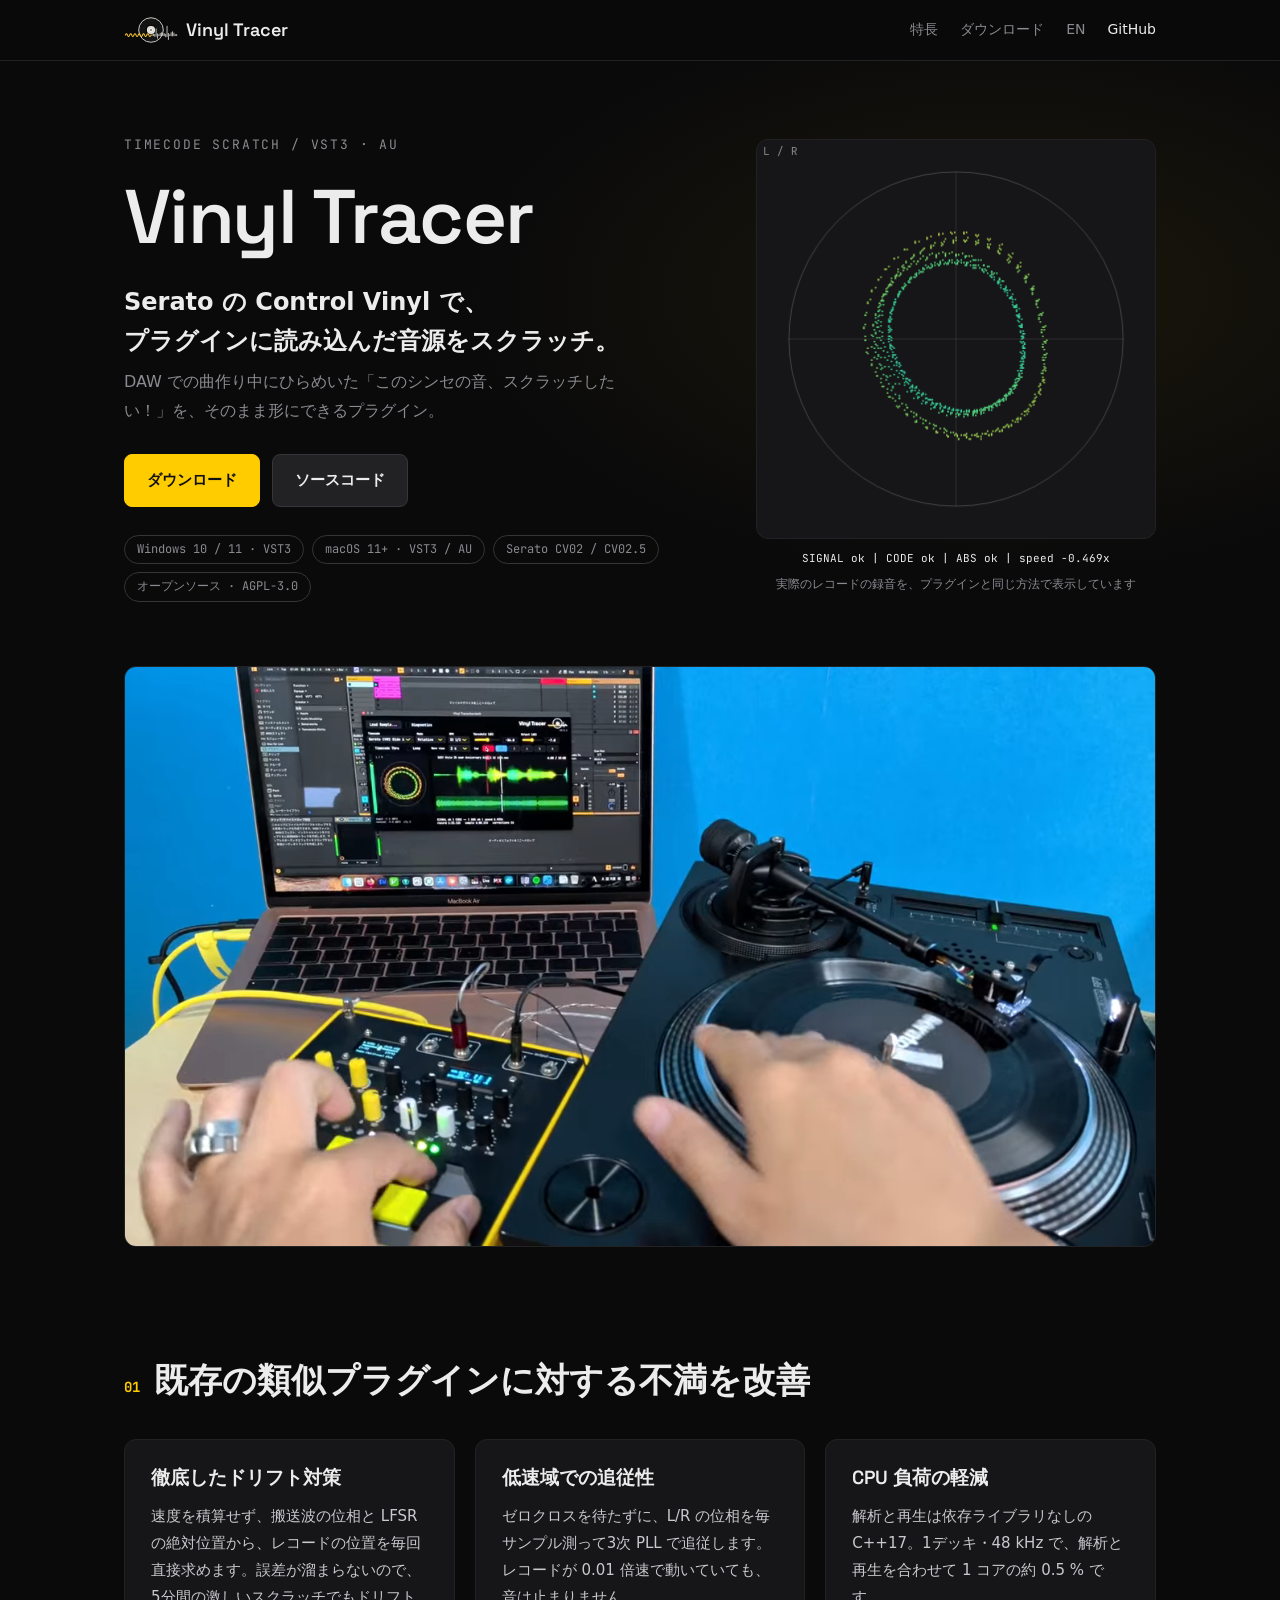
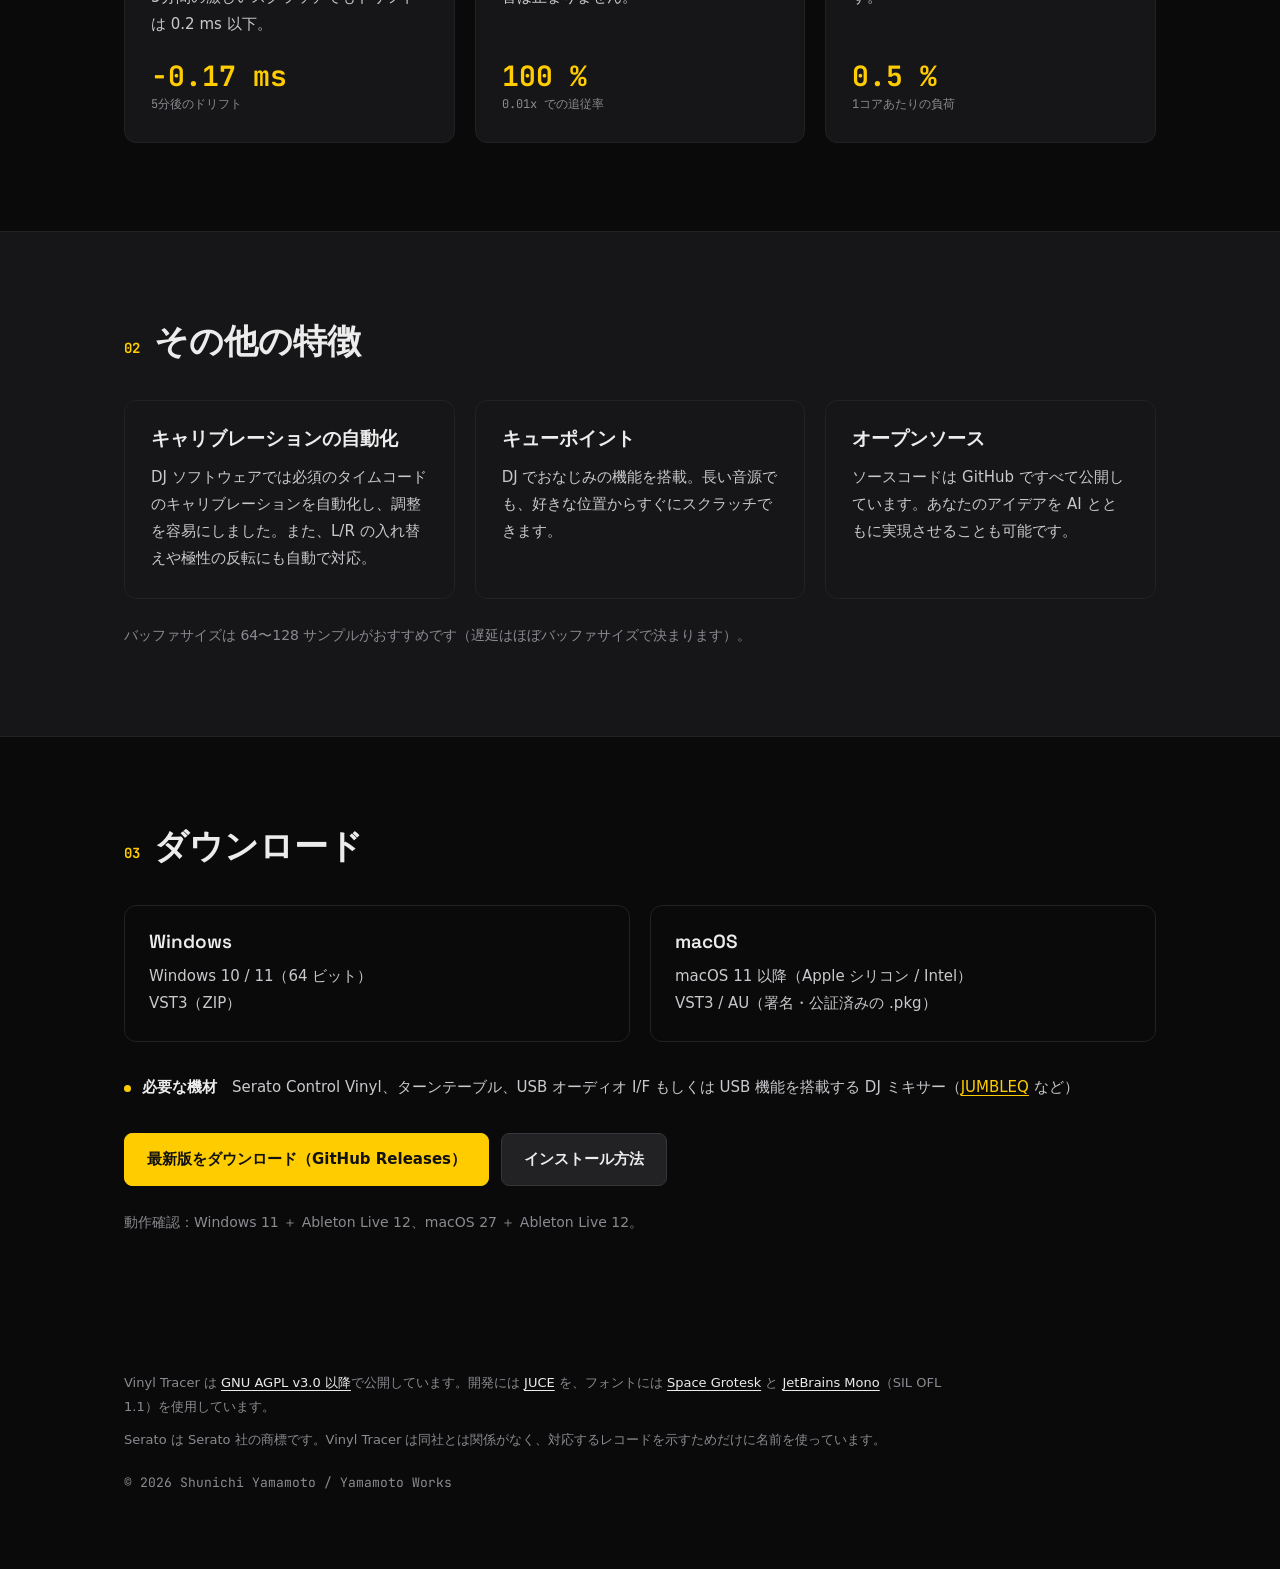
==== site/ja/index.html @ 1281f33e "紹介サイトのスクショを演奏動画のループに差し替える - 音なし・自動再生・ループの動画（WebM / MP4）とポスター画像を追加 - 動きを減らす設定では、動画を再生せず静止画を表示する  Co-A" ====
<!doctype html>
<html lang="ja">
<head>
<meta charset="utf-8">
<meta name="viewport" content="width=device-width, initial-scale=1">
<title>Vinyl Tracer</title>
<meta name="description" content="Serato の Control Vinyl（CV02 / CV02.5）で、プラグインに読み込んだ音源をスクラッチする VST3 / AU プラグイン。">
<meta property="og:title" content="Vinyl Tracer">
<meta property="og:description" content="Serato の Control Vinyl で、プラグインに読み込んだ音源をスクラッチ。VST3 / AU（Windows・macOS）。">
<meta property="og:type" content="website">
<meta name="theme-color" content="#0a0a0b">
<link rel="icon" href="../assets/vinyl-tracer-favicon.svg" type="image/svg+xml">
<link rel="alternate" hreflang="ja" href="https://vinyl-tracer.jumbleq.io/ja/">
<link rel="alternate" hreflang="en" href="https://vinyl-tracer.jumbleq.io/">
<link rel="alternate" hreflang="x-default" href="https://vinyl-tracer.jumbleq.io/">
<link rel="stylesheet" href="../style.css">
</head>
<body>

<header class="nav">
  <div class="wrap nav-inner">
    <a class="brand" href="#top"><img src="../assets/vinyl-tracer-mark-dark.svg" alt="" width="54" height="34">Vinyl Tracer</a>
    <nav>
      <a href="#features">特長</a>
      <a href="#download">ダウンロード</a>
      <a href="../" class="lang" lang="en" hreflang="en">EN</a>
      <a href="https://github.com/yamamo2shun1/vinyl-tracer" class="gh">GitHub</a>
    </nav>
  </div>
</header>

<main id="top">

<section class="hero">
  <div class="wrap hero-inner">
    <div class="hero-text">
      <p class="eyebrow">TIMECODE SCRATCH / VST3 · AU</p>
      <h1>Vinyl Tracer</h1>
      <p class="lead">Serato の Control Vinyl で、<br class="sp-hide">プラグインに読み込んだ音源をスクラッチ。</p>
      <p class="sub">DAW での曲作り中にひらめいた「このシンセの音、スクラッチしたい！」を、そのまま形にできるプラグイン。</p>
      <div class="cta">
        <a class="btn primary" href="https://github.com/yamamo2shun1/vinyl-tracer/releases/latest">ダウンロード</a>
        <a class="btn" href="https://github.com/yamamo2shun1/vinyl-tracer">ソースコード</a>
      </div>
      <ul class="tags">
        <li>Windows 10 / 11 · VST3</li>
        <li>macOS 11+ · VST3 / AU</li>
        <li>Serato CV02 / CV02.5</li>
        <li>オープンソース · AGPL-3.0</li>
      </ul>
    </div>
    <figure class="scope">
      <canvas id="scope" width="360" height="360" aria-hidden="true"></canvas>
      <div class="scope-status" id="scope-status" aria-hidden="true">SIGNAL -- | CODE -- | ABS -- | speed 0.000x</div>
      <figcaption>実際のレコードの録音を、プラグインと同じ方法で表示しています</figcaption>
    </figure>
  </div>
</section>

<section class="shot">
  <div class="wrap">
    <figure>
      <video id="demo" autoplay muted loop playsinline preload="auto" poster="../assets/demo-poster.jpg" aria-label="Serato Control Vinyl でスクラッチし、Ableton Live 上の Vinyl Tracer がレコードに追従している様子。">
        <source src="../assets/demo.webm" type="video/webm">
        <source src="../assets/demo.mp4" type="video/mp4">
      </video>
    </figure>
  </div>
</section>

<section id="features" class="section">
  <div class="wrap">
    <h2><span class="num">01</span>既存の類似プラグインに対する不満を改善</h2>
    <div class="cards">
      <article class="card">
        <h3>徹底したドリフト対策</h3>
        <p>速度を積算せず、搬送波の位相と LFSR の絶対位置から、レコードの位置を毎回直接求めます。誤差が溜まらないので、5分間の激しいスクラッチでもドリフトは 0.2 ms 以下。</p>
        <p class="metric"><b>−0.17 ms</b> 5分後のドリフト</p>
      </article>
      <article class="card">
        <h3>低速域での追従性</h3>
        <p>ゼロクロスを待たずに、L/R の位相を毎サンプル測って3次 PLL で追従します。レコードが 0.01 倍速で動いていても、音は止まりません。</p>
        <p class="metric"><b>100 %</b> 0.01x での追従率</p>
      </article>
      <article class="card">
        <h3>CPU 負荷の軽減</h3>
        <p>解析と再生は依存ライブラリなしの C++17。1デッキ・48 kHz で、解析と再生を合わせて 1 コアの約 0.5 % です。</p>
        <p class="metric"><b>0.5 %</b> 1コアあたりの負荷</p>
      </article>
    </div>
  </div>
</section>

<section id="more" class="section alt">
  <div class="wrap">
    <h2><span class="num">02</span>その他の特徴</h2>
    <div class="cards">
      <article class="card">
        <h3>キャリブレーションの自動化</h3>
        <p>DJ ソフトウェアでは必須のタイムコードのキャリブレーションを自動化し、調整を容易にしました。また、L/R の入れ替えや極性の反転にも自動で対応。</p>
      </article>
      <article class="card">
        <h3>キューポイント</h3>
        <p>DJ でおなじみの機能を搭載。長い音源でも、好きな位置からすぐにスクラッチできます。</p>
      </article>
      <article class="card">
        <h3>オープンソース</h3>
        <p>ソースコードは GitHub ですべて公開しています。あなたのアイデアを AI とともに実現させることも可能です。</p>
      </article>
    </div>
    <p class="note">バッファサイズは 64〜128 サンプルがおすすめです（遅延はほぼバッファサイズで決まります）。</p>
  </div>
</section>

<section id="download" class="section">
  <div class="wrap">
    <h2><span class="num">03</span>ダウンロード</h2>
    <div class="dl">
      <div class="dl-item">
        <h3>Windows</h3>
        <p>Windows 10 / 11（64 ビット）<br>VST3（ZIP）</p>
      </div>
      <div class="dl-item">
        <h3>macOS</h3>
        <p>macOS 11 以降（Apple シリコン / Intel）<br>VST3 / AU（署名・公証済みの .pkg）</p>
      </div>
    </div>
    <p class="req"><b>必要な機材</b>　Serato Control Vinyl、ターンテーブル、USB オーディオ I/F もしくは USB 機能を搭載する DJ ミキサー（<a href="https://jumbleq.io/">JUMBLEQ</a> など）</p>
    <div class="cta">
      <a class="btn primary" href="https://github.com/yamamo2shun1/vinyl-tracer/releases/latest">最新版をダウンロード（GitHub Releases）</a>
      <a class="btn" href="https://github.com/yamamo2shun1/vinyl-tracer/blob/main/INSTALL_ja.md">インストール方法</a>
    </div>
    <p class="note">動作確認：Windows 11 ＋ Ableton Live 12、macOS 27 ＋ Ableton Live 12。</p>
  </div>
</section>

</main>

<footer class="footer">
  <div class="wrap">
    <p>Vinyl Tracer は <a href="https://github.com/yamamo2shun1/vinyl-tracer/blob/main/LICENSE.md">GNU AGPL v3.0 以降</a>で公開しています。開発には <a href="https://juce.com/">JUCE</a> を、フォントには <a href="https://github.com/floriankarsten/space-grotesk">Space Grotesk</a> と <a href="https://github.com/JetBrains/JetBrainsMono">JetBrains Mono</a>（SIL OFL 1.1）を使用しています。</p>
    <p>Serato は Serato 社の商標です。Vinyl Tracer は同社とは関係がなく、対応するレコードを示すためだけに名前を使っています。</p>
    <p class="copy">© 2026 Shunichi Yamamoto / Yamamoto Works</p>
  </div>
</footer>

<script>
  // Respect "reduce motion": keep the demo video on its poster frame.
  if (window.matchMedia("(prefers-reduced-motion: reduce)").matches) {
    const v = document.getElementById("demo");
    if (v) { v.removeAttribute("autoplay"); v.pause(); }
  }
</script>
<script src="../scope.js"></script>
</body>
</html>
---- site/style.css ----
@font-face { font-family: "Space Grotesk"; src: url("assets/fonts/SpaceGrotesk-SemiBold.ttf") format("truetype"); font-weight: 600; font-display: swap; }
@font-face { font-family: "JetBrains Mono"; src: url("assets/fonts/JetBrainsMono-Regular.ttf") format("truetype"); font-weight: 400; font-display: swap; }
@font-face { font-family: "JetBrains Mono"; src: url("assets/fonts/JetBrainsMono-Bold.ttf") format("truetype"); font-weight: 700; font-display: swap; }

/* Colours follow the plugin editor (plugin/PluginEditor.cpp). */
:root {
  --bg: #0a0a0b;
  --panel: #161618;
  --raised: #222225;
  --outline: #35353a;
  --accent: #ffcc00;
  --text: #ececec;
  --dim: #8a8a90;
  --ok: #3ddc97;
  --head: "Space Grotesk", "Hiragino Sans", "Yu Gothic UI", "Noto Sans JP", sans-serif;
  --body: "Hiragino Sans", "Hiragino Kaku Gothic ProN", "Yu Gothic UI", "Meiryo", "Noto Sans JP", system-ui, sans-serif;
  --mono: "JetBrains Mono", ui-monospace, "SFMono-Regular", Consolas, monospace;
}

* { box-sizing: border-box; }
html { scroll-behavior: smooth; scroll-padding-top: 72px; }
body { margin: 0; background: var(--bg); color: var(--text); font-family: var(--body); font-size: 16px; line-height: 1.8; -webkit-font-smoothing: antialiased; }
a { color: var(--accent); text-underline-offset: 3px; }
code { font-family: var(--mono); font-size: .88em; background: var(--raised); border: 1px solid var(--outline); border-radius: 4px; padding: .05em .4em; }
h1, h2, h3 { font-family: var(--head); font-weight: 600; line-height: 1.3; margin: 0; }
img { max-width: 100%; height: auto; }

.wrap { max-width: 1080px; margin: 0 auto; padding: 0 24px; }

/* Nav */
.nav { position: sticky; top: 0; z-index: 10; background: rgba(10,10,11,.85); backdrop-filter: blur(10px); border-bottom: 1px solid var(--raised); }
.nav-inner { display: flex; align-items: center; justify-content: space-between; height: 60px; gap: 16px; }
.brand { display: flex; align-items: center; gap: 8px; color: var(--text); text-decoration: none; font-family: var(--head); font-weight: 600; font-size: 18px; white-space: nowrap; }
.brand img { display: block; }
.nav nav { display: flex; gap: 22px; font-size: 14px; }
.nav nav a { color: var(--dim); text-decoration: none; }
.nav nav a:hover { color: var(--text); }
.nav nav a.gh { color: var(--text); }

/* Hero */
.hero { padding: 72px 0 40px; background: radial-gradient(ellipse 60% 70% at 78% 40%, rgba(255,204,0,.07), transparent 70%); }
.hero-inner { display: grid; grid-template-columns: 1.2fr 1fr; gap: 48px; align-items: center; }
.eyebrow { font-family: var(--mono); font-size: 13px; letter-spacing: .14em; color: var(--dim); margin: 0 0 12px; }
.hero h1 { font-size: clamp(44px, 7vw, 76px); letter-spacing: -.02em; }
.lead { font-size: clamp(19px, 2.4vw, 24px); font-weight: 700; margin: 16px 0 8px; line-height: 1.6; }
.sub { color: var(--dim); margin: 0 0 28px; }
.cta { display: flex; flex-wrap: wrap; gap: 12px; }
.btn { display: inline-block; padding: 12px 22px; border-radius: 8px; border: 1px solid var(--outline); background: var(--raised); color: var(--text); text-decoration: none; font-weight: 700; font-size: 15px; transition: border-color .15s, transform .15s; }
.btn:hover { border-color: var(--dim); transform: translateY(-1px); }
.btn.primary { background: var(--accent); border-color: var(--accent); color: #111; }
.btn.primary:hover { border-color: #fff; }
.tags { list-style: none; display: flex; flex-wrap: wrap; gap: 8px; padding: 0; margin: 28px 0 0; }
.tags li { font-family: var(--mono); font-size: 12px; color: var(--dim); border: 1px solid var(--outline); border-radius: 999px; padding: 3px 12px; }

.scope { margin: 0; max-width: 400px; justify-self: end; width: 100%; }
.scope canvas { display: block; width: 100%; aspect-ratio: 1; background: var(--panel); border: 1px solid var(--raised); border-radius: 12px; }
.scope-status { font-family: var(--mono); font-size: 11px; color: var(--text); padding-top: 10px; text-align: center; white-space: pre; font-variant-numeric: tabular-nums; }
.scope figcaption { font-size: 12px; color: var(--dim); text-align: center; margin-top: 6px; }

/* Screenshot */
.shot { padding: 24px 0 24px; }
.shot figure { margin: 0; border: 1px solid var(--raised); border-radius: 12px; overflow: hidden; background: var(--panel); }
.shot img, .shot video { display: block; width: 100%; height: auto; aspect-ratio: 16 / 9; }

/* Sections */
.section { padding: 88px 0; }
.section.alt { background: var(--panel); border-top: 1px solid var(--raised); border-bottom: 1px solid var(--raised); }
.section h2 { font-size: clamp(24px, 3.2vw, 34px); margin-bottom: 36px; display: flex; gap: 14px; align-items: baseline; }
.num { font-family: var(--mono); font-size: 14px; color: var(--accent); font-weight: 700; flex: none; }
.note { color: var(--dim); font-size: 14px; margin: 24px 0 0; }

.cards { display: grid; grid-template-columns: repeat(3, 1fr); gap: 20px; }
.card { background: var(--panel); border: 1px solid var(--raised); border-radius: 12px; padding: 26px; display: flex; flex-direction: column; }
.card h3 { font-size: 19px; margin-bottom: 12px; }
.card p { margin: 0; color: #c9c9cd; font-size: 15px; }
.card .metric { margin-top: auto; padding-top: 20px; font-family: var(--mono); font-size: 12px; color: var(--dim); }
.metric b { display: block; font-size: 28px; color: var(--accent); font-weight: 700; line-height: 1.3; }




.dl { display: grid; grid-template-columns: repeat(2, 1fr); gap: 20px; margin-bottom: 32px; }
.dl-item { background: var(--bg); border: 1px solid var(--raised); border-radius: 12px; padding: 24px; }
.dl-item h3 { font-size: 19px; margin-bottom: 8px; }
.dl-item p { margin: 0; color: #c9c9cd; font-size: 15px; }
.req { position: relative; padding-left: 18px; margin: 0 0 32px; color: #c9c9cd; font-size: 15px; }
.req::before { content: ""; position: absolute; left: 0; top: .72em; width: 7px; height: 7px; border-radius: 50%; background: var(--accent); }
.req b { color: var(--text); }

.footer { padding: 48px 0 64px; color: var(--dim); font-size: 13px; }
.footer p { margin: 0 0 10px; max-width: 820px; }
.footer a { color: var(--text); }
.copy { font-family: var(--mono); margin-top: 20px !important; }

@media (max-width: 900px) {
  .hero-inner { grid-template-columns: 1fr; }
  .scope { justify-self: center; max-width: 340px; }
  .cards, .dl { grid-template-columns: 1fr; }
}
@media (max-width: 640px) {
  .wrap { padding: 0 16px; }
  .nav nav a:not(.gh):not(.lang) { display: none; }
  .hero { padding: 48px 0 24px; }
  .section { padding: 64px 0; }
  .sp-hide { display: none; }
}
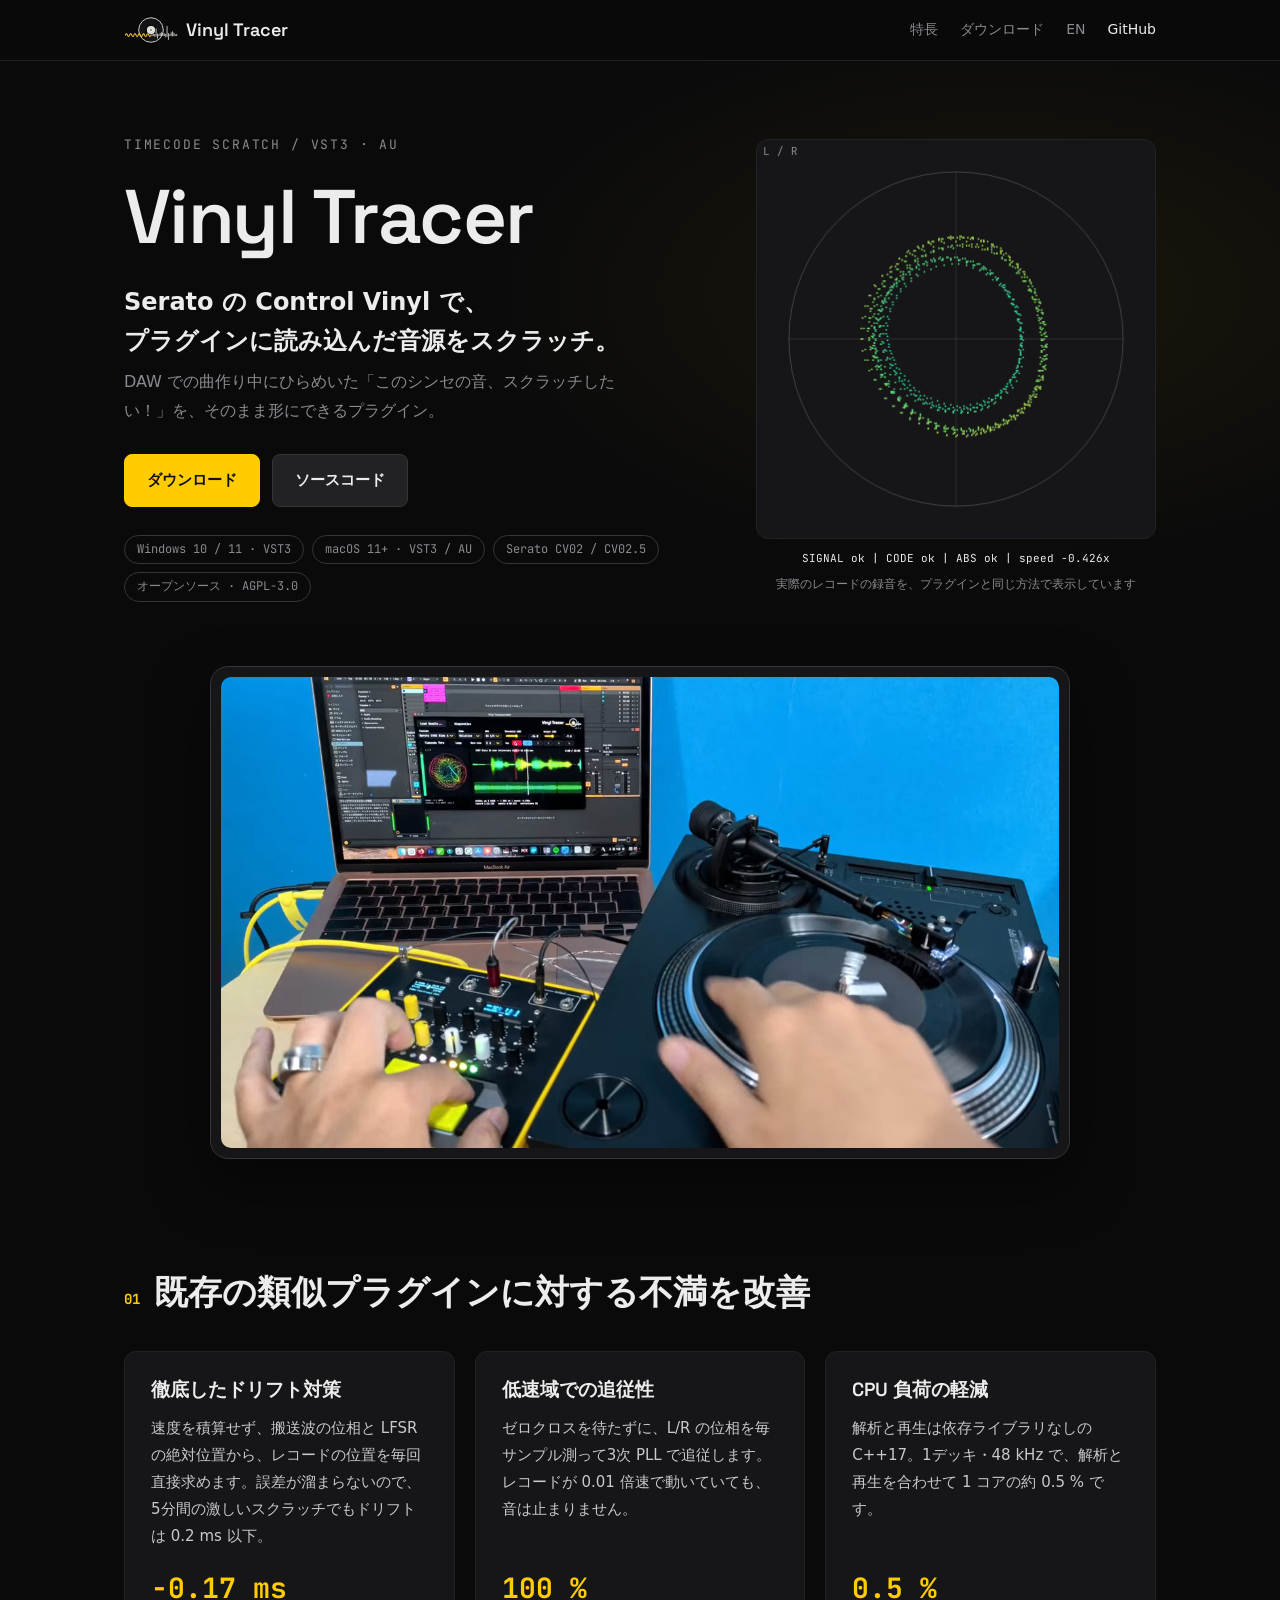
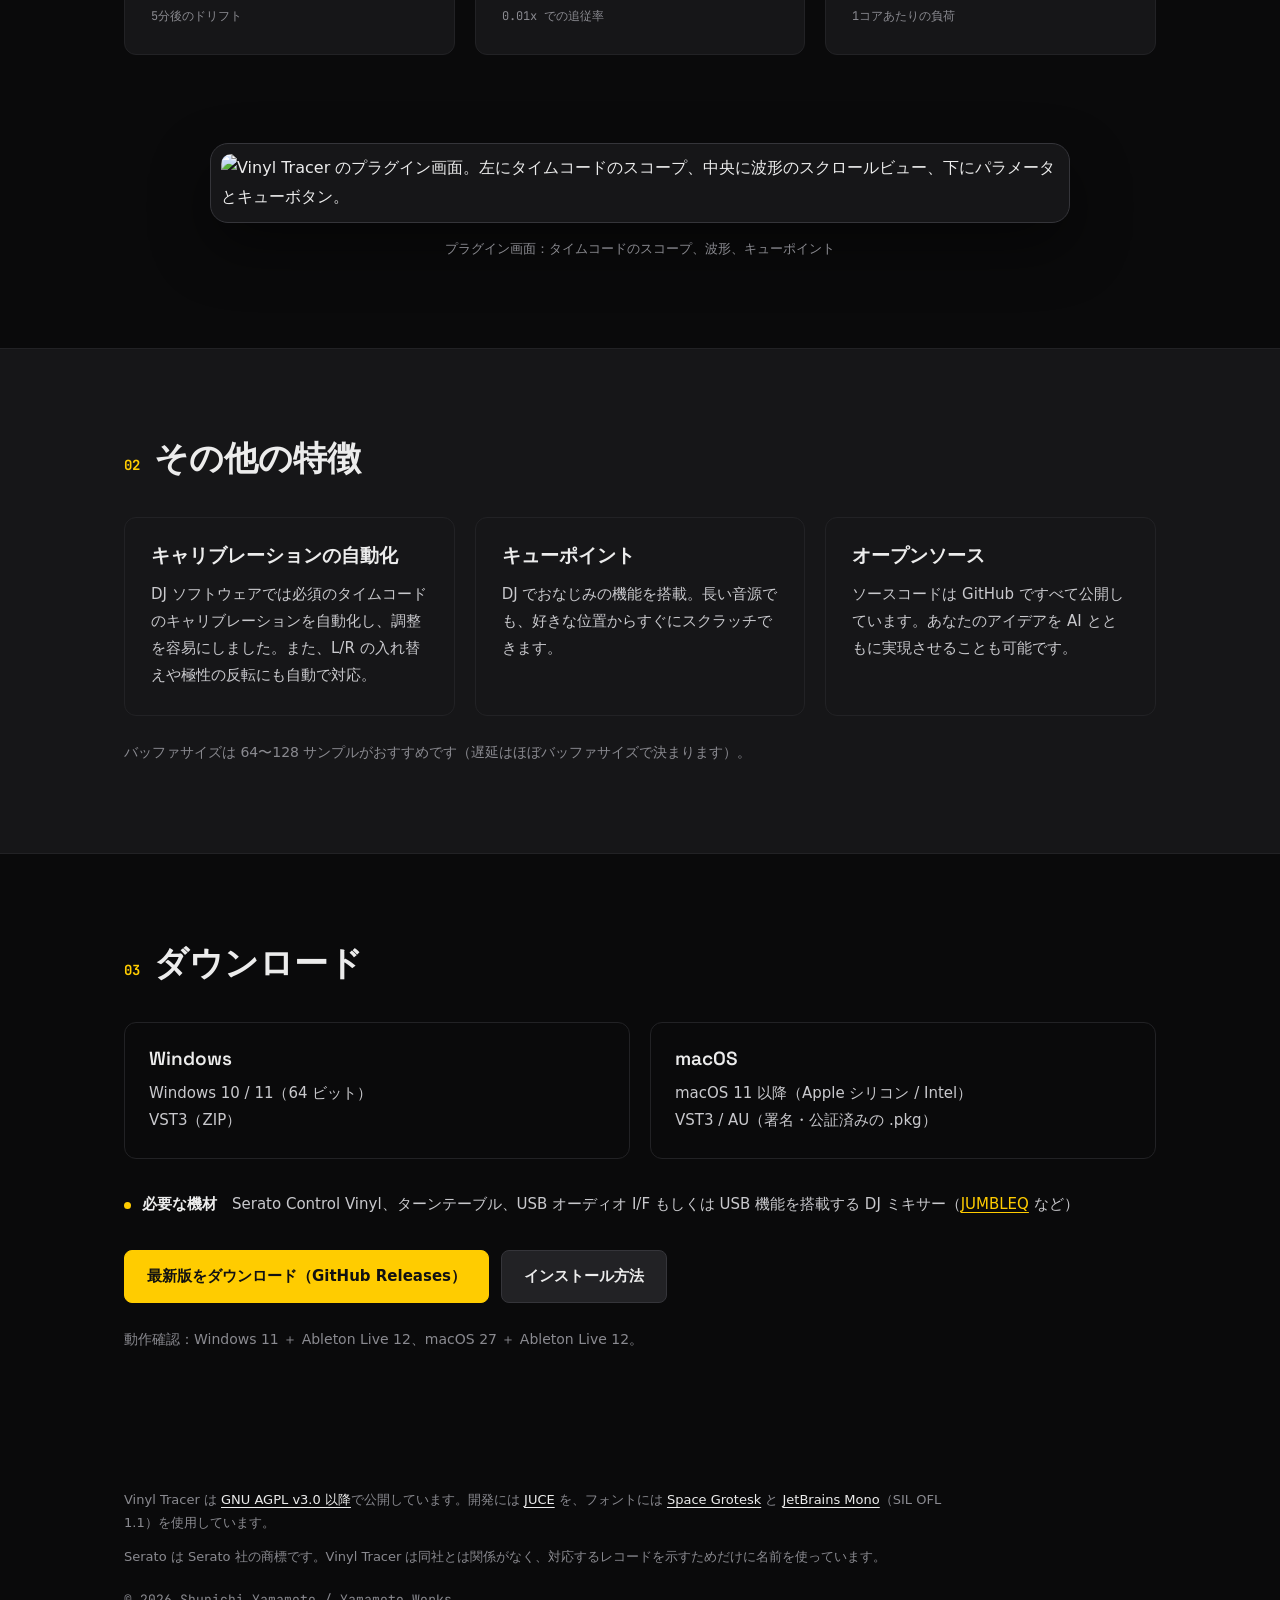
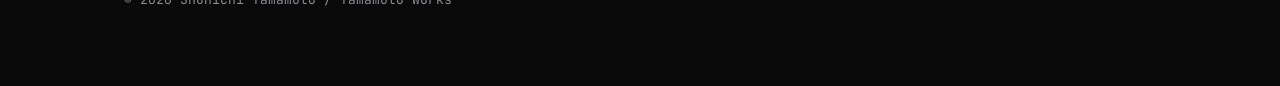
==== commit 90e4061a: "紹介サイトの 01 と 02 の間にプラグイン画面のスクショを追加する Co-Authored-By: Claude Opus 5.5 <noreply@anthropic.com>" ====
--- a/site/ja/index.html
+++ b/site/ja/index.html
@@ -91,6 +91,15 @@
   </div>
 </section>
 
+<section class="shot ui-shot">
+  <div class="wrap">
+    <figure>
+      <img src="https://github.com/user-attachments/assets/64bdb228-0261-4450-9cb5-51c13218a4b4" alt="Vinyl Tracer のプラグイン画面。左にタイムコードのスコープ、中央に波形のスクロールビュー、下にパラメータとキューボタン。" loading="lazy">
+    </figure>
+    <p class="shot-caption">プラグイン画面：タイムコードのスコープ、波形、キューポイント</p>
+  </div>
+</section>
+
 <section id="more" class="section alt">
   <div class="wrap">
     <h2><span class="num">02</span>その他の特徴</h2>
--- a/site/style.css
+++ b/site/style.css
@@ -59,8 +59,11 @@
 
 /* Screenshot */
 .shot { padding: 24px 0 24px; }
-.shot figure { margin: 0; border: 1px solid var(--raised); border-radius: 12px; overflow: hidden; background: var(--panel); }
-.shot img, .shot video { display: block; width: 100%; height: auto; aspect-ratio: 16 / 9; }
+.shot figure { max-width: 860px; margin: 0 auto; padding: 10px; border: 1px solid var(--outline); border-radius: 18px; background: var(--panel); box-shadow: 0 24px 60px rgba(0, 0, 0, .45); }
+.shot img, .shot video { display: block; width: 100%; height: auto; aspect-ratio: 16 / 9; border-radius: 10px; }
+.shot.ui-shot { padding: 0 0 88px; }
+.ui-shot img { aspect-ratio: auto; }
+.shot-caption { font-size: 13px; color: var(--dim); text-align: center; margin: 14px 0 0; }
 
 /* Sections */
 .section { padding: 88px 0; }
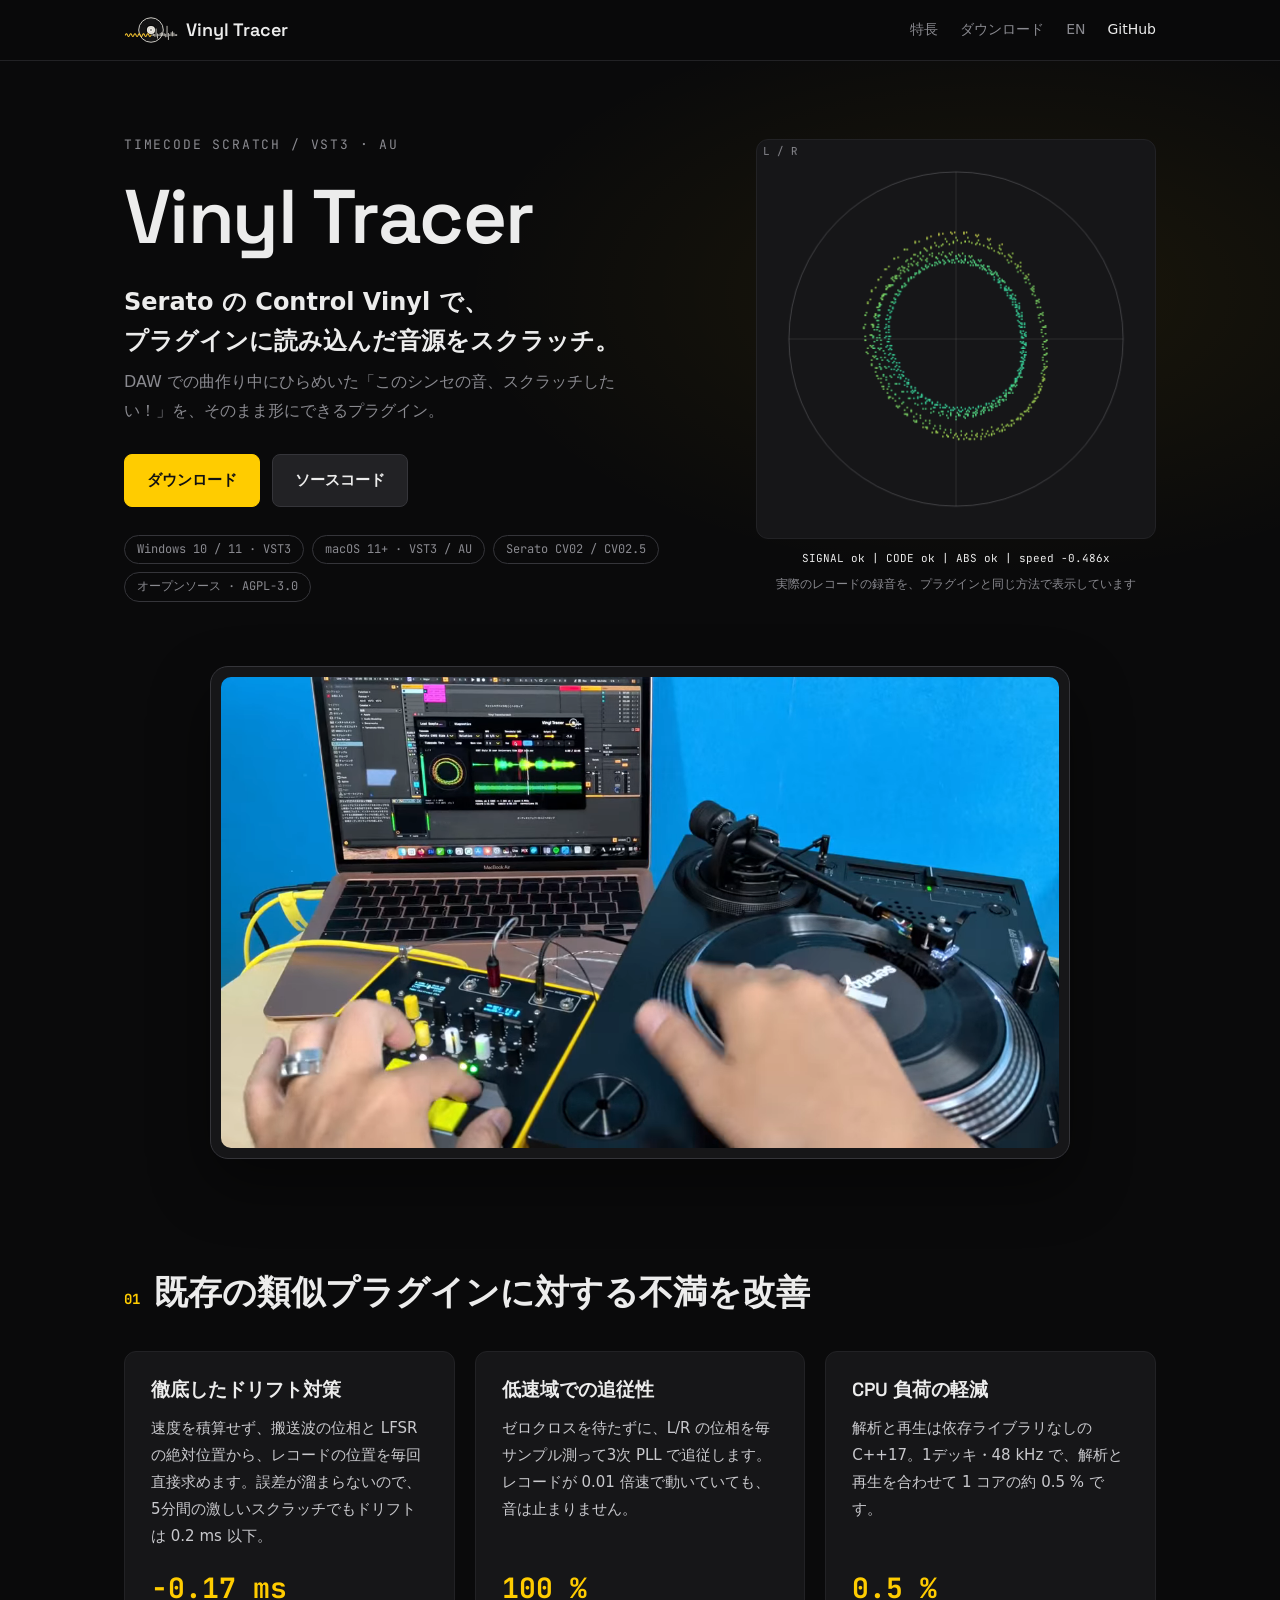
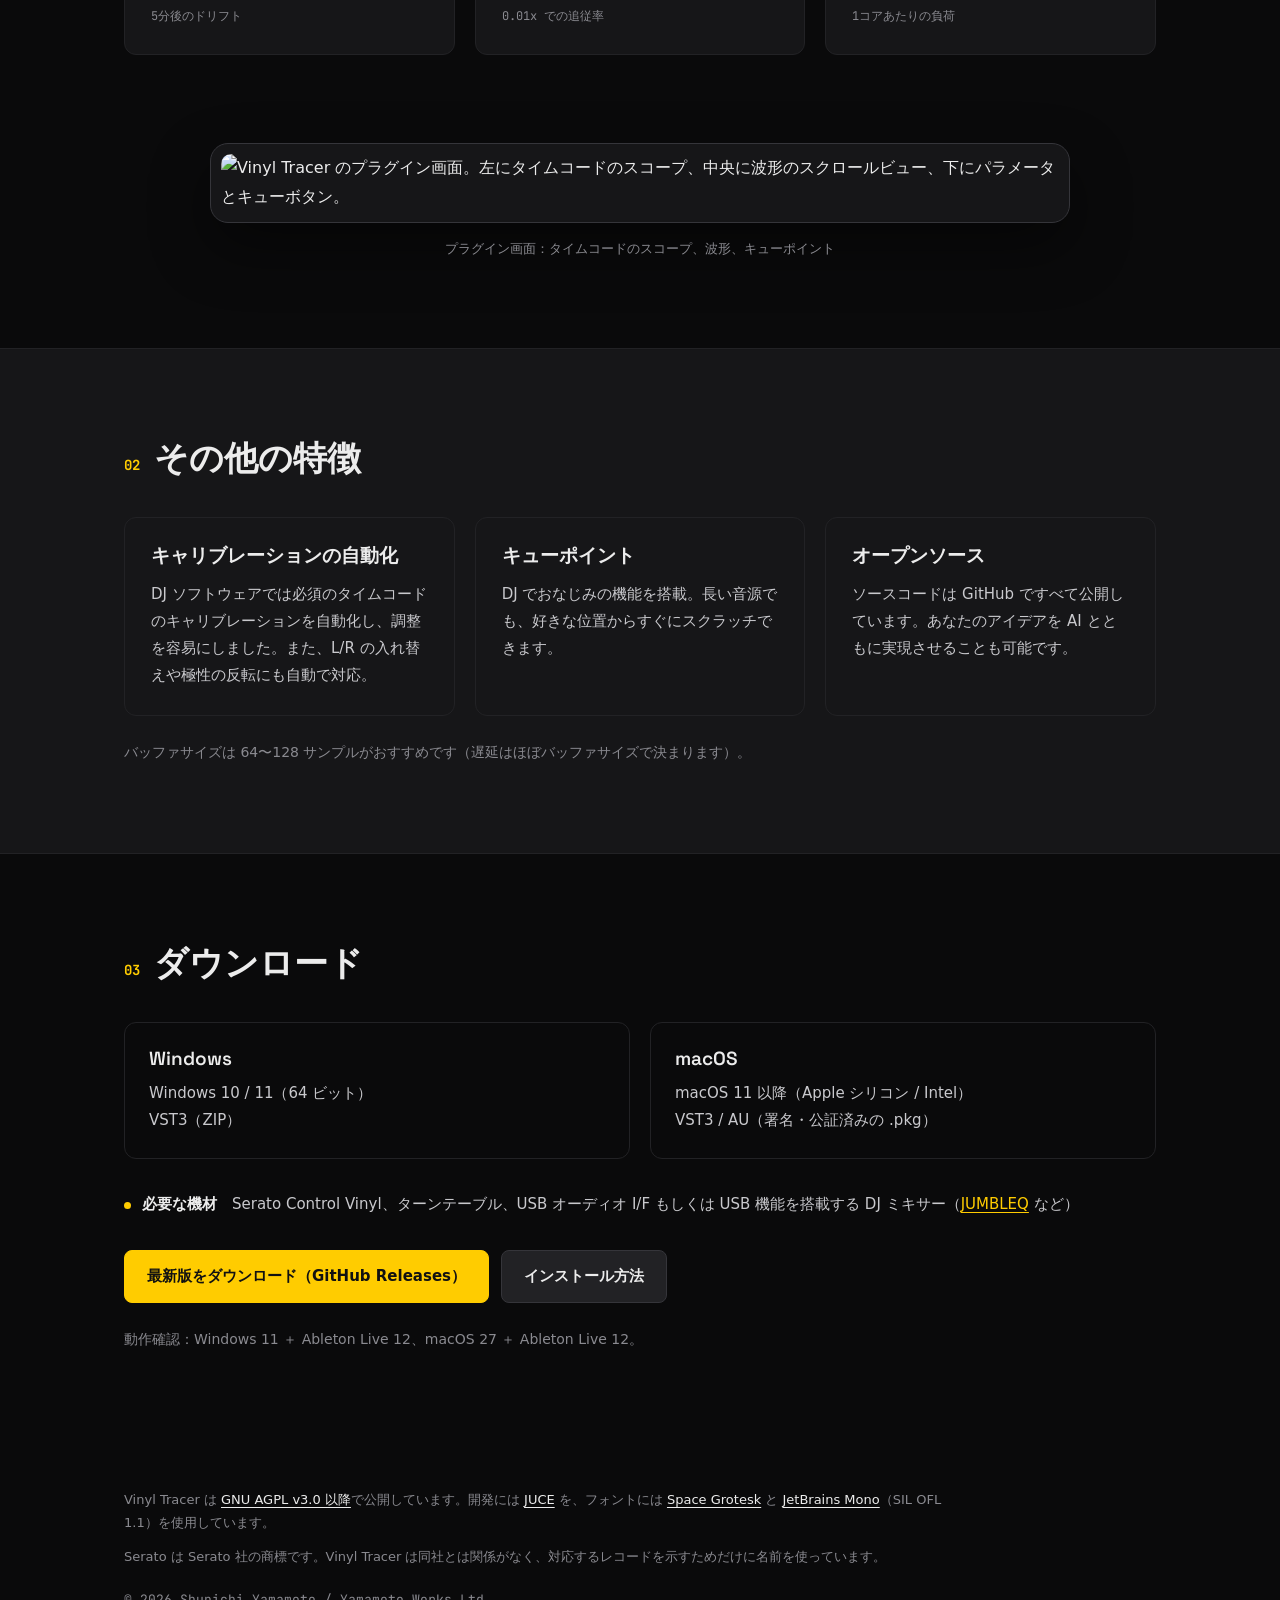
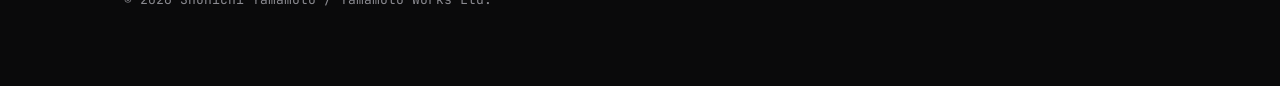
==== commit e5515e0a: "紹介サイトのフッターの社名を Yamamoto Works Ltd. にする Co-Authored-By: Claude Opus 5.5 <noreply@anthropic.com>" ====
--- a/site/ja/index.html
+++ b/site/ja/index.html
@@ -149,7 +149,7 @@
   <div class="wrap">
     <p>Vinyl Tracer は <a href="https://github.com/yamamo2shun1/vinyl-tracer/blob/main/LICENSE.md">GNU AGPL v3.0 以降</a>で公開しています。開発には <a href="https://juce.com/">JUCE</a> を、フォントには <a href="https://github.com/floriankarsten/space-grotesk">Space Grotesk</a> と <a href="https://github.com/JetBrains/JetBrainsMono">JetBrains Mono</a>（SIL OFL 1.1）を使用しています。</p>
     <p>Serato は Serato 社の商標です。Vinyl Tracer は同社とは関係がなく、対応するレコードを示すためだけに名前を使っています。</p>
-    <p class="copy">© 2026 Shunichi Yamamoto / Yamamoto Works</p>
+    <p class="copy">© 2026 Shunichi Yamamoto / Yamamoto Works Ltd.</p>
   </div>
 </footer>
 
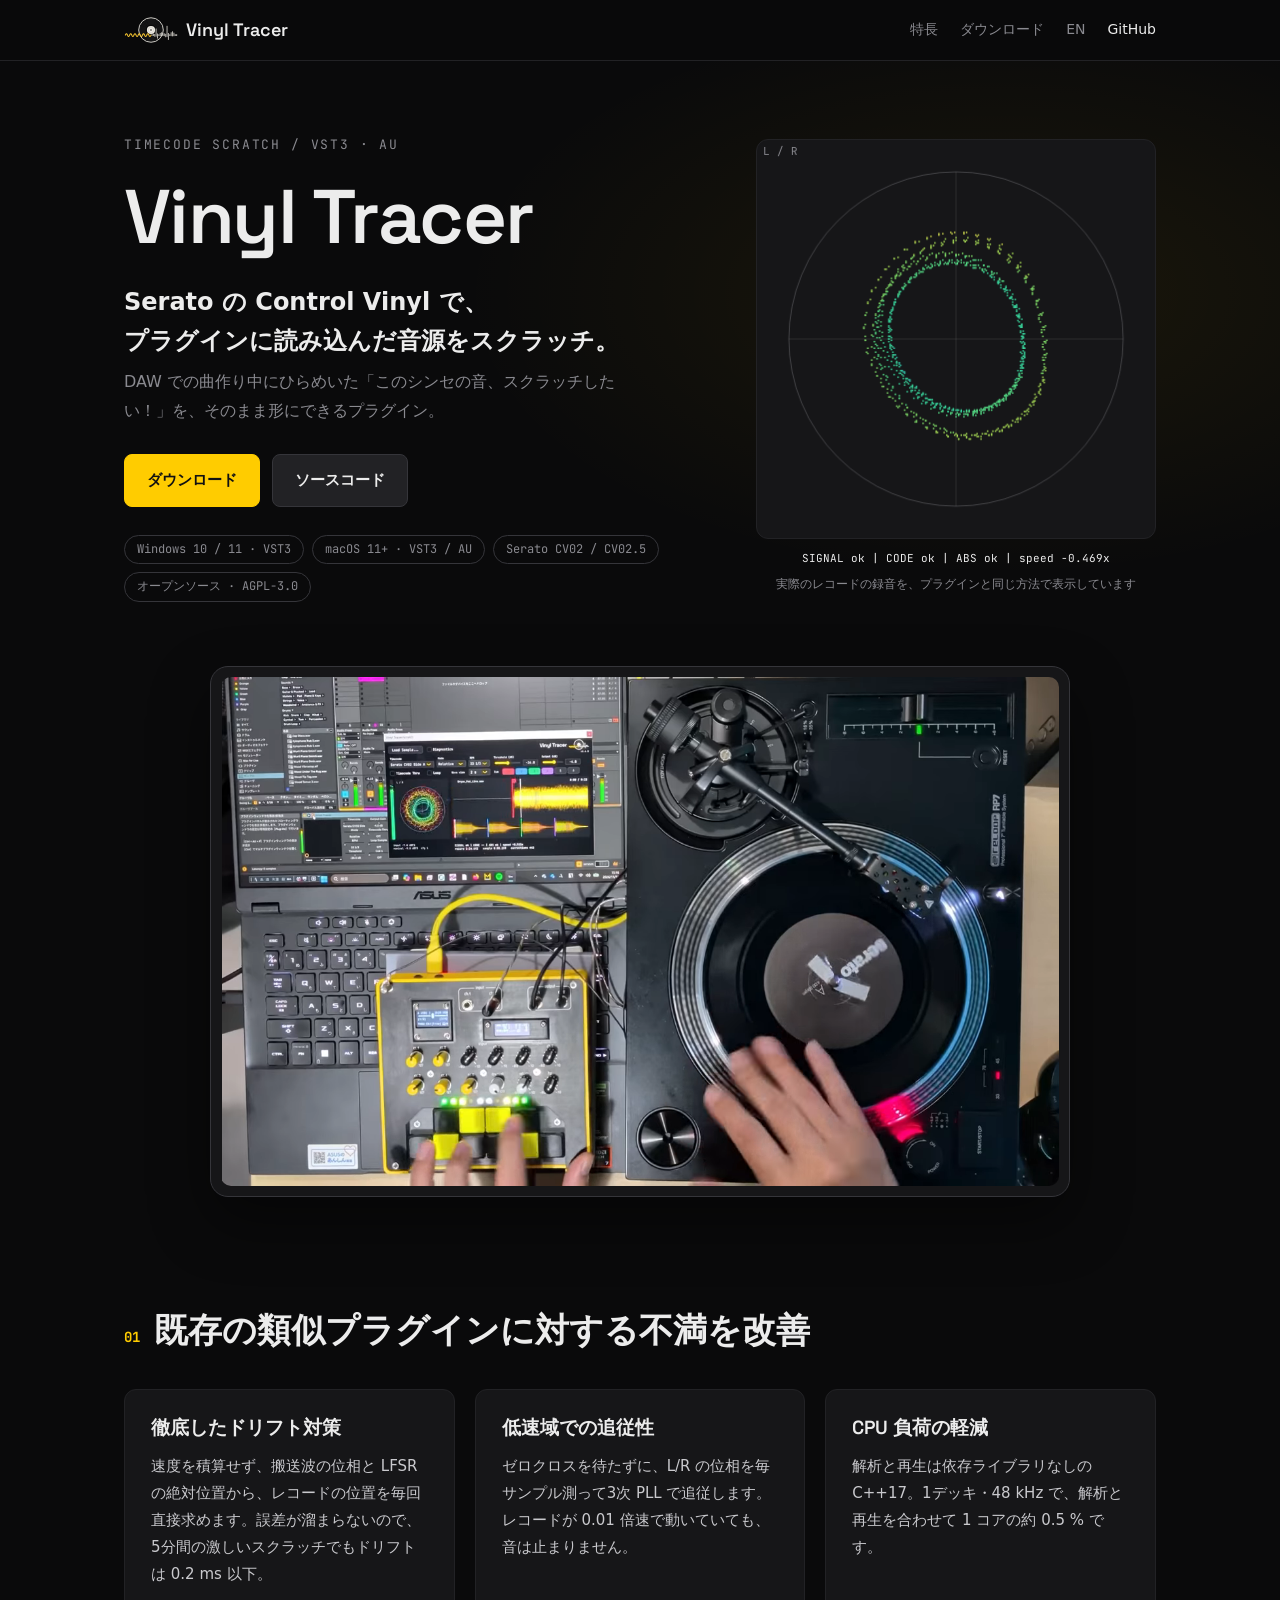
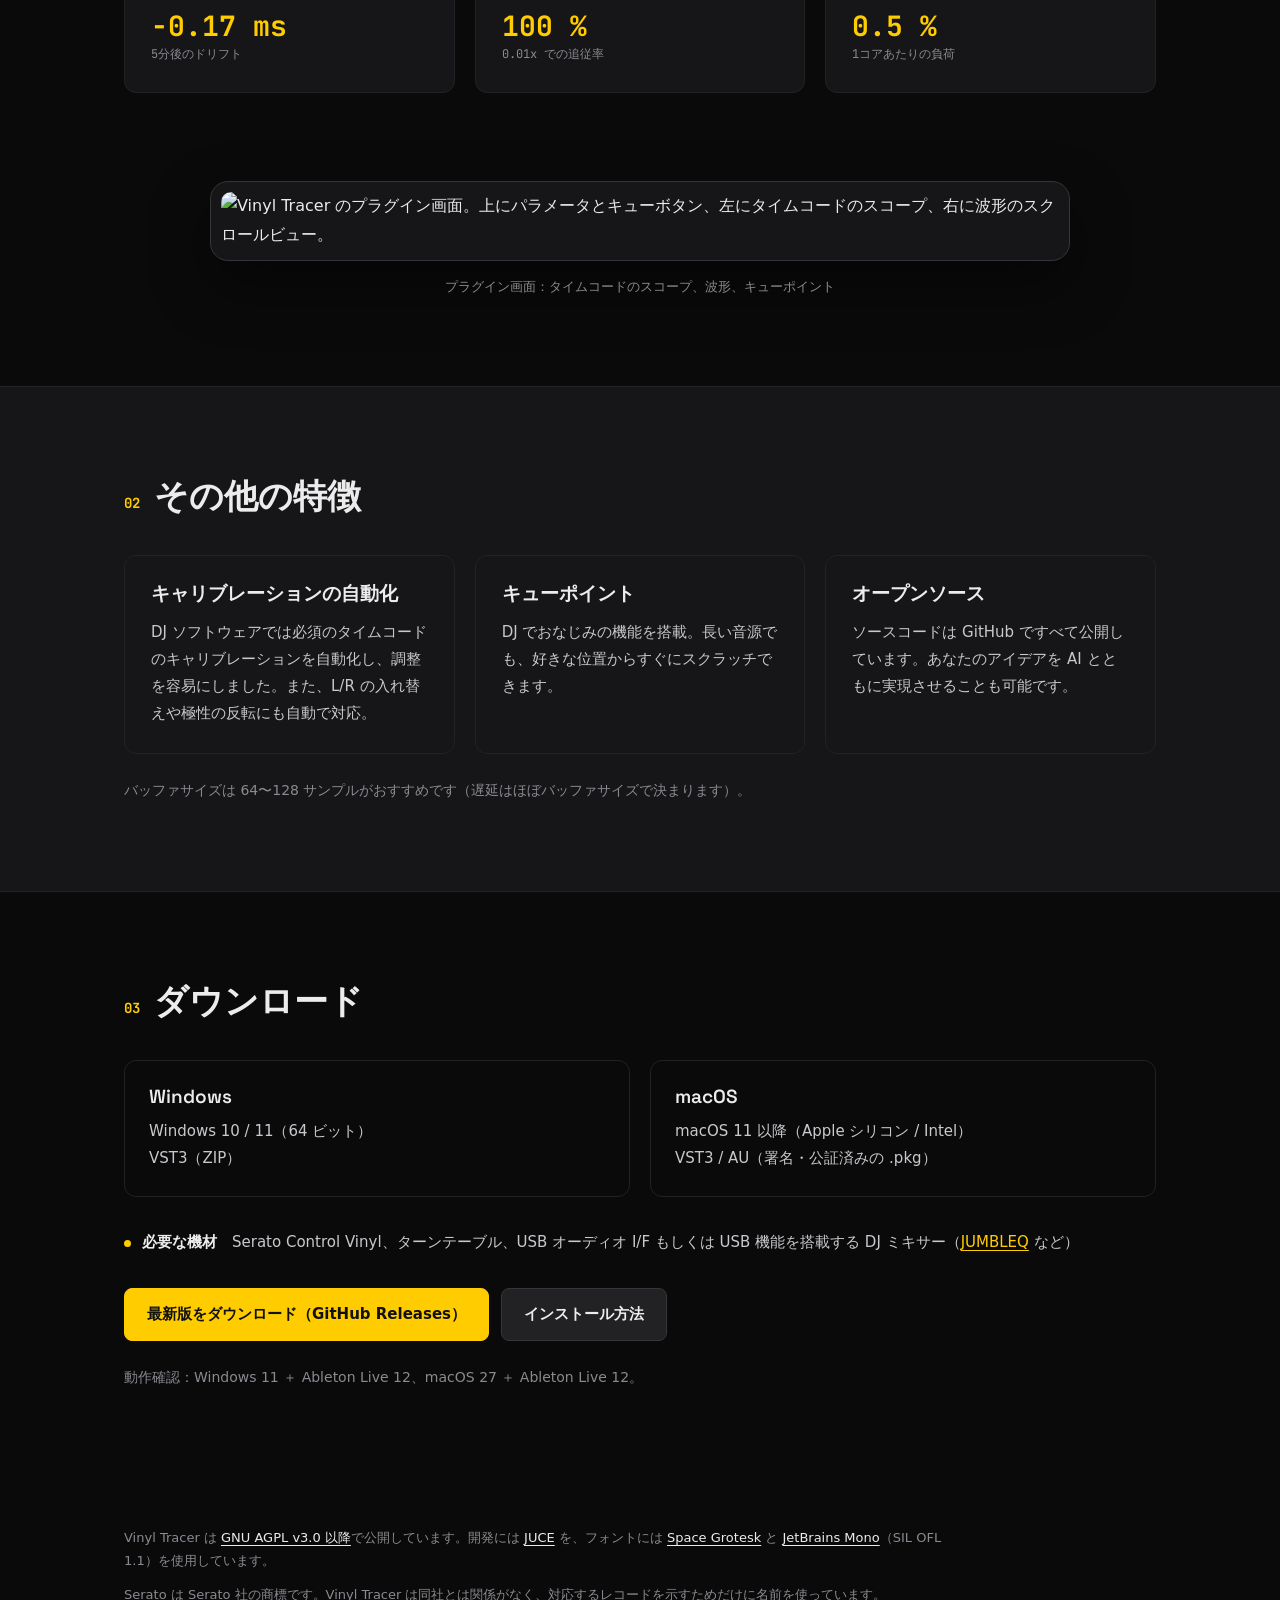
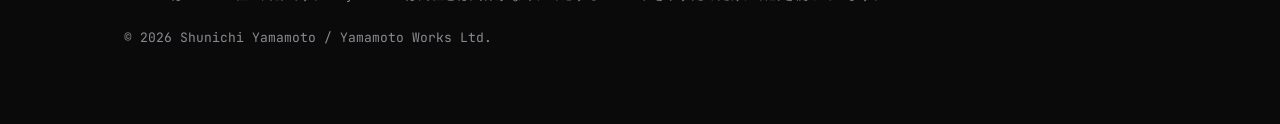
==== commit ae4d742c: "紹介サイトの動画とプラグイン画面のスクショを差し替える 動画は新しいデモの 13 秒目から使い、左端の余白を切る（1280×778）。 スクショは README と同じ v0.6.0 の画面にする。 " ====
--- a/site/ja/index.html
+++ b/site/ja/index.html
@@ -94,7 +94,7 @@
 <section class="shot ui-shot">
   <div class="wrap">
     <figure>
-      <img src="https://github.com/user-attachments/assets/64bdb228-0261-4450-9cb5-51c13218a4b4" alt="Vinyl Tracer のプラグイン画面。左にタイムコードのスコープ、中央に波形のスクロールビュー、下にパラメータとキューボタン。" loading="lazy">
+      <img src="https://github.com/user-attachments/assets/4b570038-deba-41ea-b35d-149426c8a2f5" alt="Vinyl Tracer のプラグイン画面。上にパラメータとキューボタン、左にタイムコードのスコープ、右に波形のスクロールビュー。" loading="lazy">
     </figure>
     <p class="shot-caption">プラグイン画面：タイムコードのスコープ、波形、キューポイント</p>
   </div>
--- a/site/style.css
+++ b/site/style.css
@@ -63,6 +63,7 @@
 .shot img, .shot video { display: block; width: 100%; height: auto; aspect-ratio: 16 / 9; border-radius: 10px; }
 .shot.ui-shot { padding: 0 0 88px; }
 .ui-shot img { aspect-ratio: auto; }
+.shot video { aspect-ratio: 1280 / 778; }
 .shot-caption { font-size: 13px; color: var(--dim); text-align: center; margin: 14px 0 0; }
 
 /* Sections */
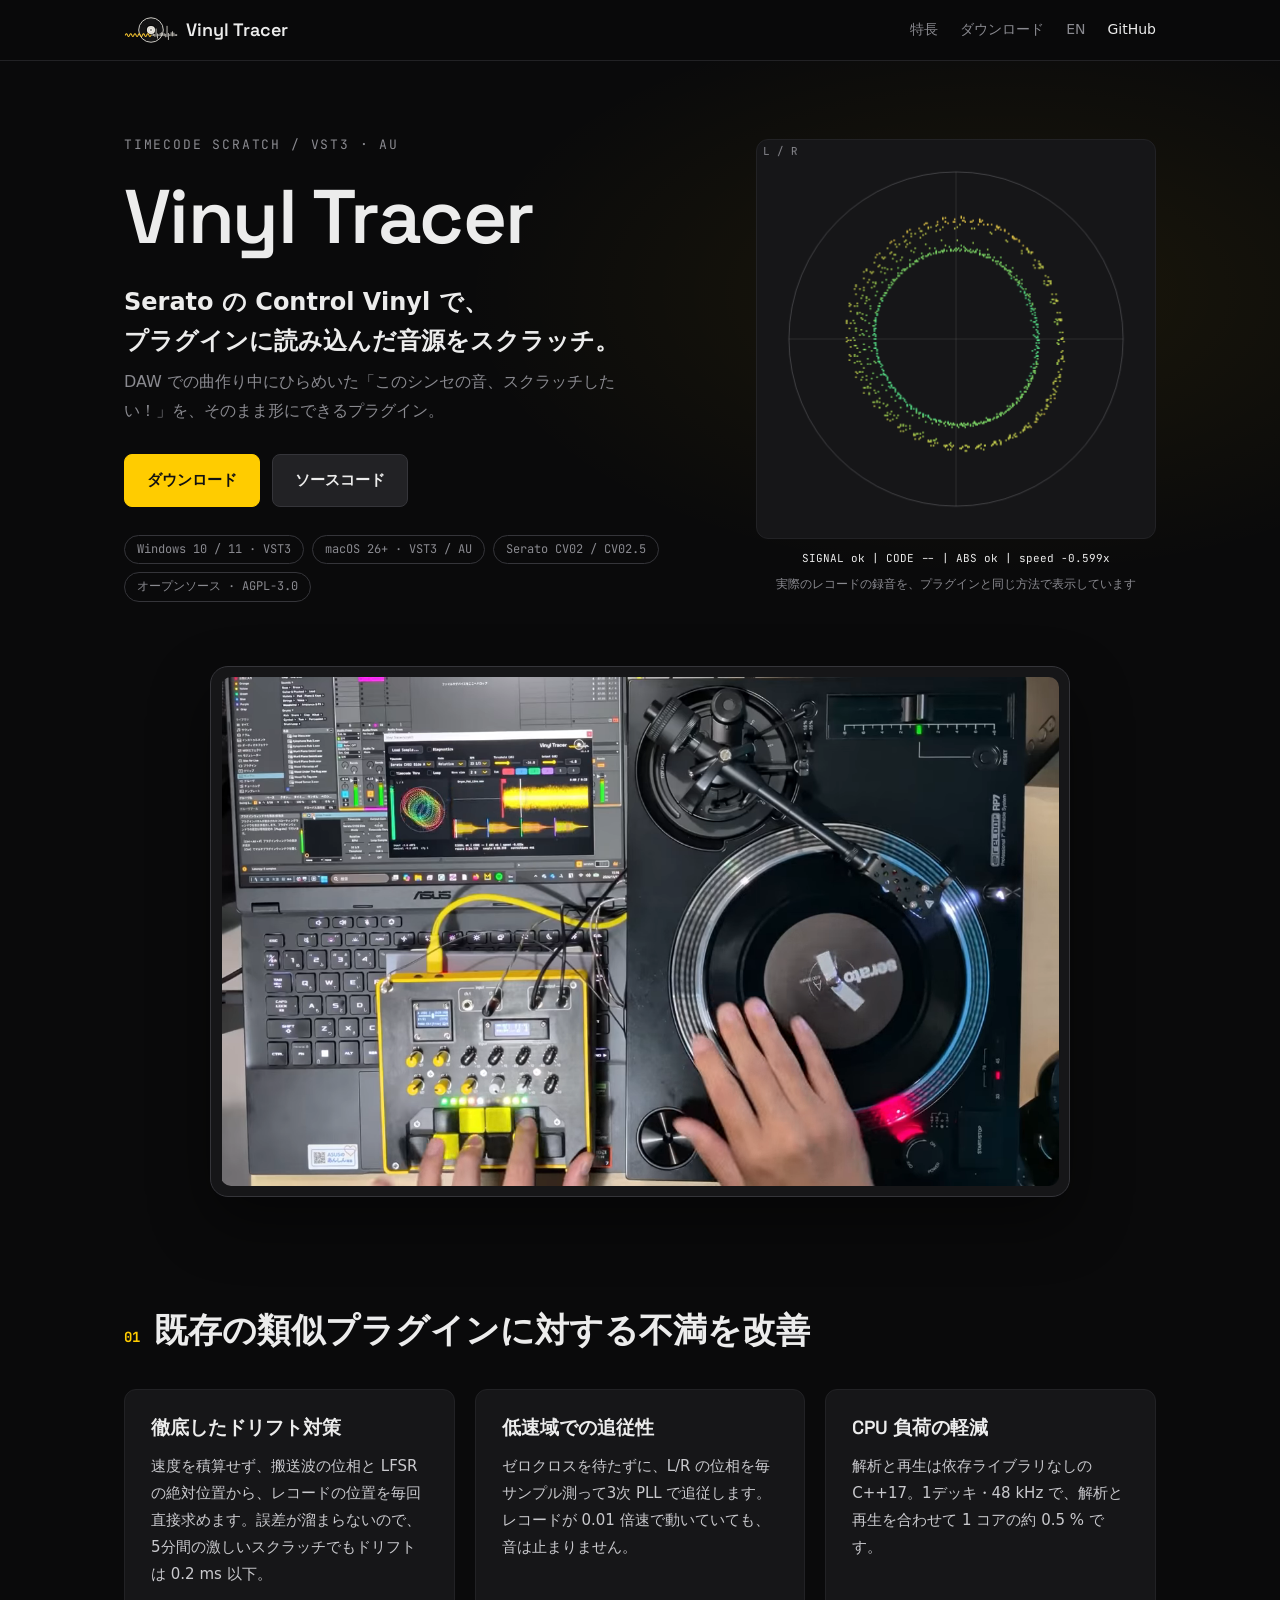
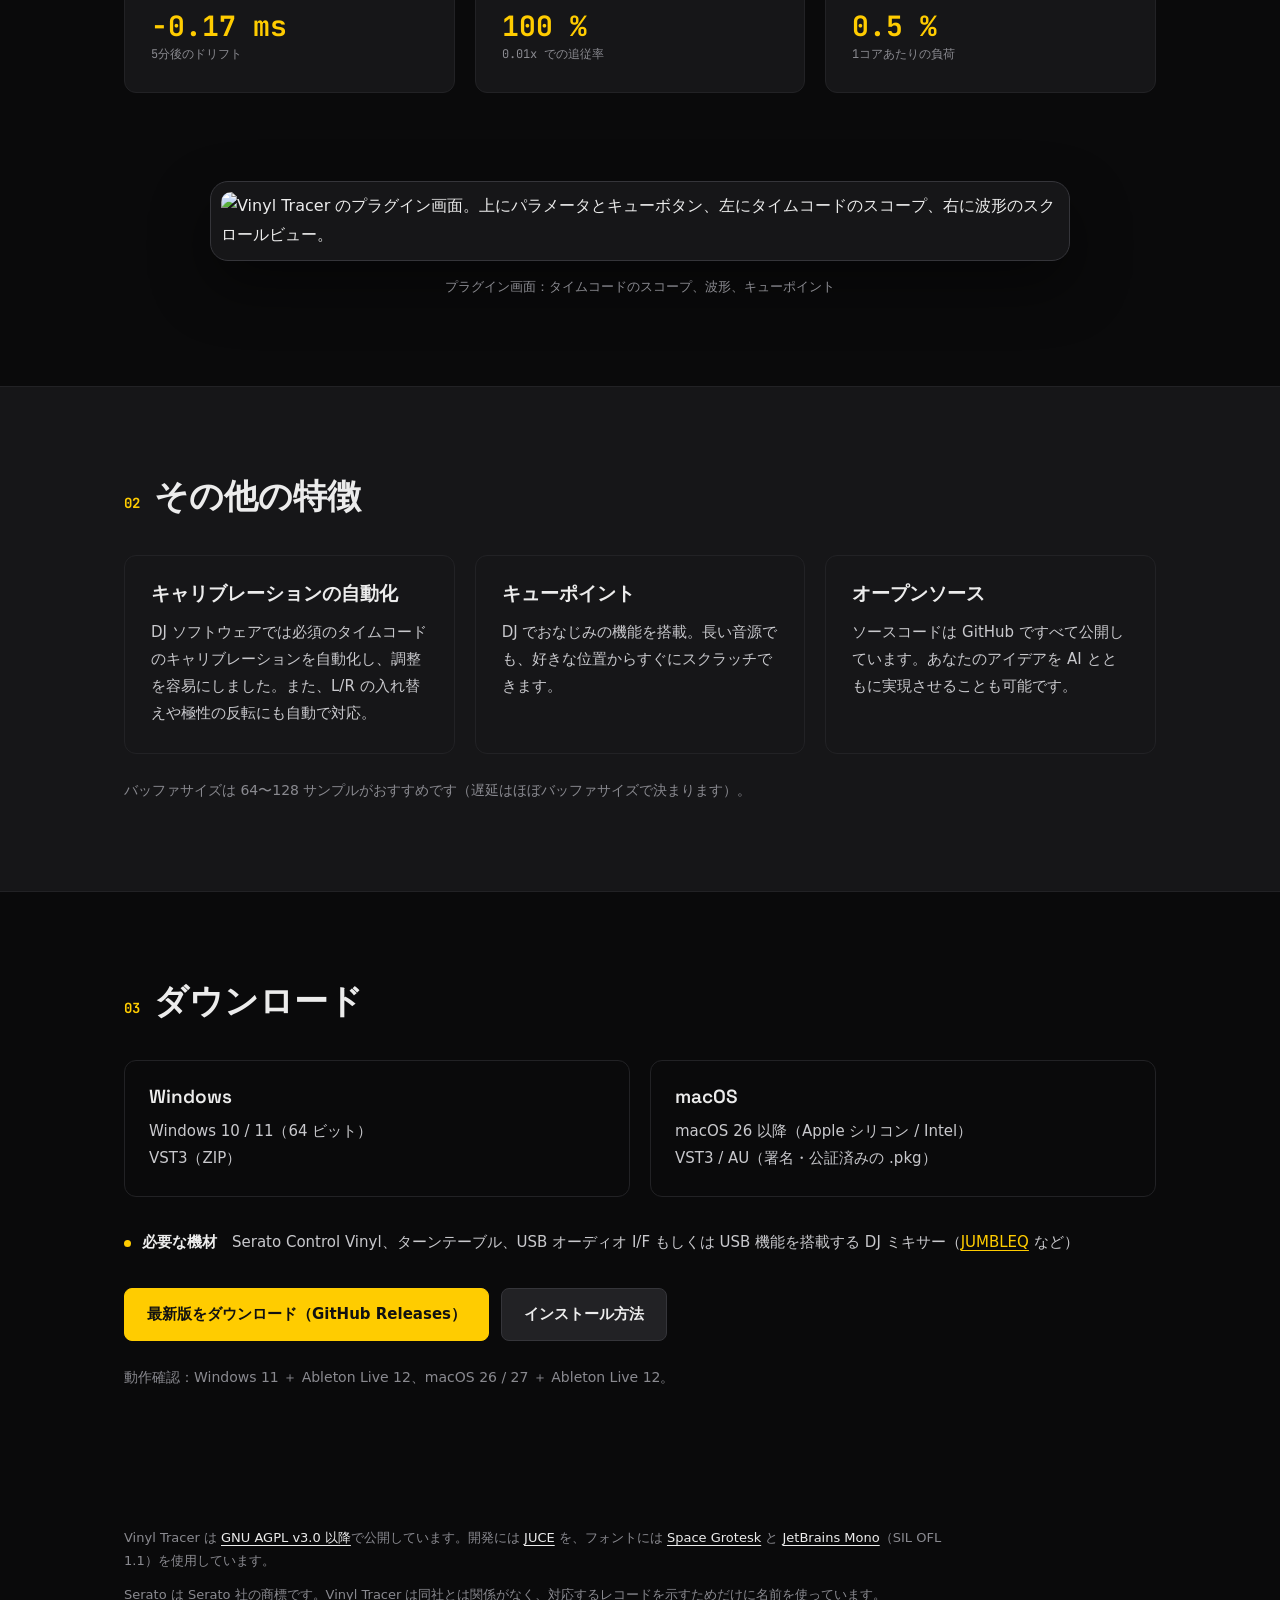
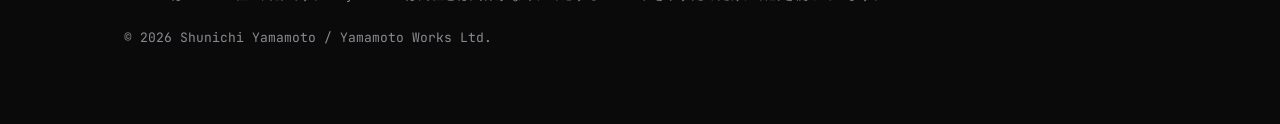
==== commit fa48c2ba: "macOS の対応版の表記を、動作を確認した 26 以降にする 動作確認の記載にも macOS 26 を加える。  Co-Authored-By: Claude Opus 5.5 <noreply@a" ====
--- a/site/ja/index.html
+++ b/site/ja/index.html
@@ -44,7 +44,7 @@
       </div>
       <ul class="tags">
         <li>Windows 10 / 11 · VST3</li>
-        <li>macOS 11+ · VST3 / AU</li>
+        <li>macOS 26+ · VST3 / AU</li>
         <li>Serato CV02 / CV02.5</li>
         <li>オープンソース · AGPL-3.0</li>
       </ul>
@@ -131,7 +131,7 @@
       </div>
       <div class="dl-item">
         <h3>macOS</h3>
-        <p>macOS 11 以降（Apple シリコン / Intel）<br>VST3 / AU（署名・公証済みの .pkg）</p>
+        <p>macOS 26 以降（Apple シリコン / Intel）<br>VST3 / AU（署名・公証済みの .pkg）</p>
       </div>
     </div>
     <p class="req"><b>必要な機材</b>　Serato Control Vinyl、ターンテーブル、USB オーディオ I/F もしくは USB 機能を搭載する DJ ミキサー（<a href="https://jumbleq.io/">JUMBLEQ</a> など）</p>
@@ -139,7 +139,7 @@
       <a class="btn primary" href="https://github.com/yamamo2shun1/vinyl-tracer/releases/latest">最新版をダウンロード（GitHub Releases）</a>
       <a class="btn" href="https://github.com/yamamo2shun1/vinyl-tracer/blob/main/INSTALL_ja.md">インストール方法</a>
     </div>
-    <p class="note">動作確認：Windows 11 ＋ Ableton Live 12、macOS 27 ＋ Ableton Live 12。</p>
+    <p class="note">動作確認：Windows 11 ＋ Ableton Live 12、macOS 26 / 27 ＋ Ableton Live 12。</p>
   </div>
 </section>
 
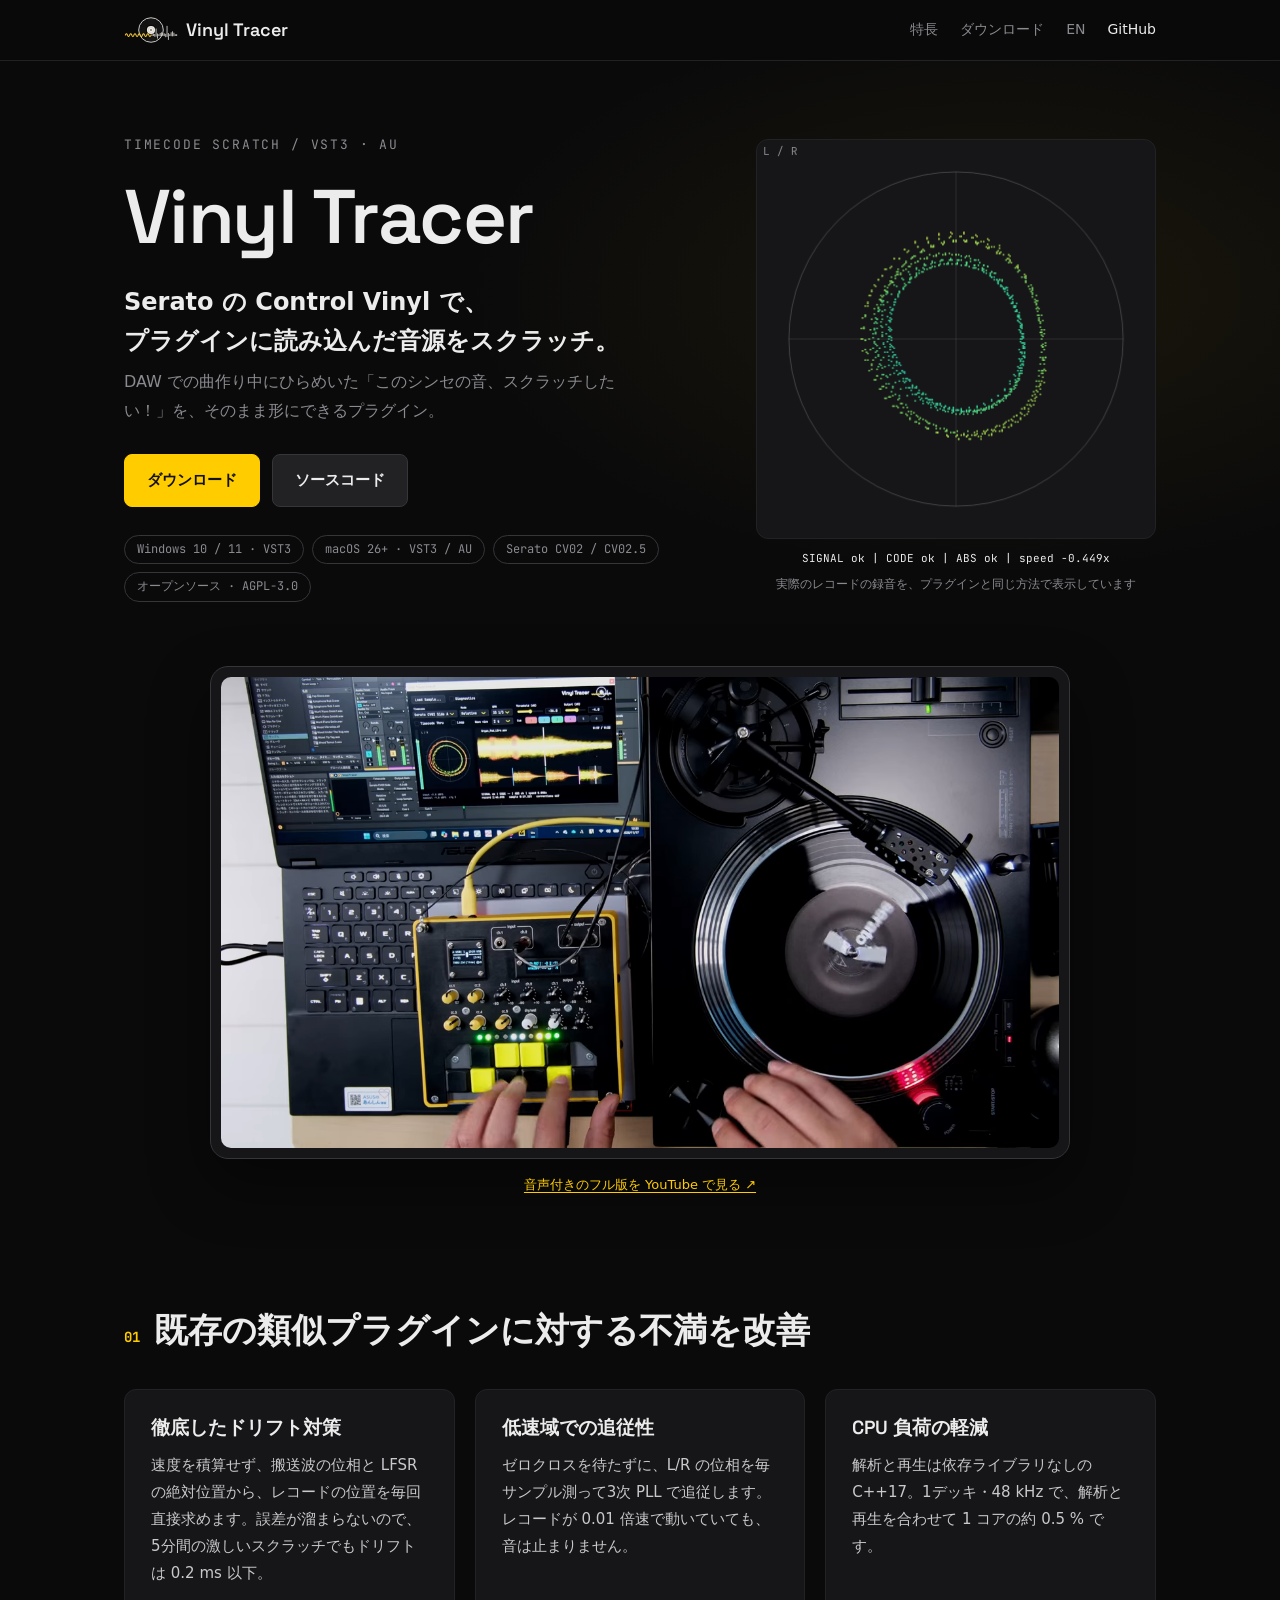
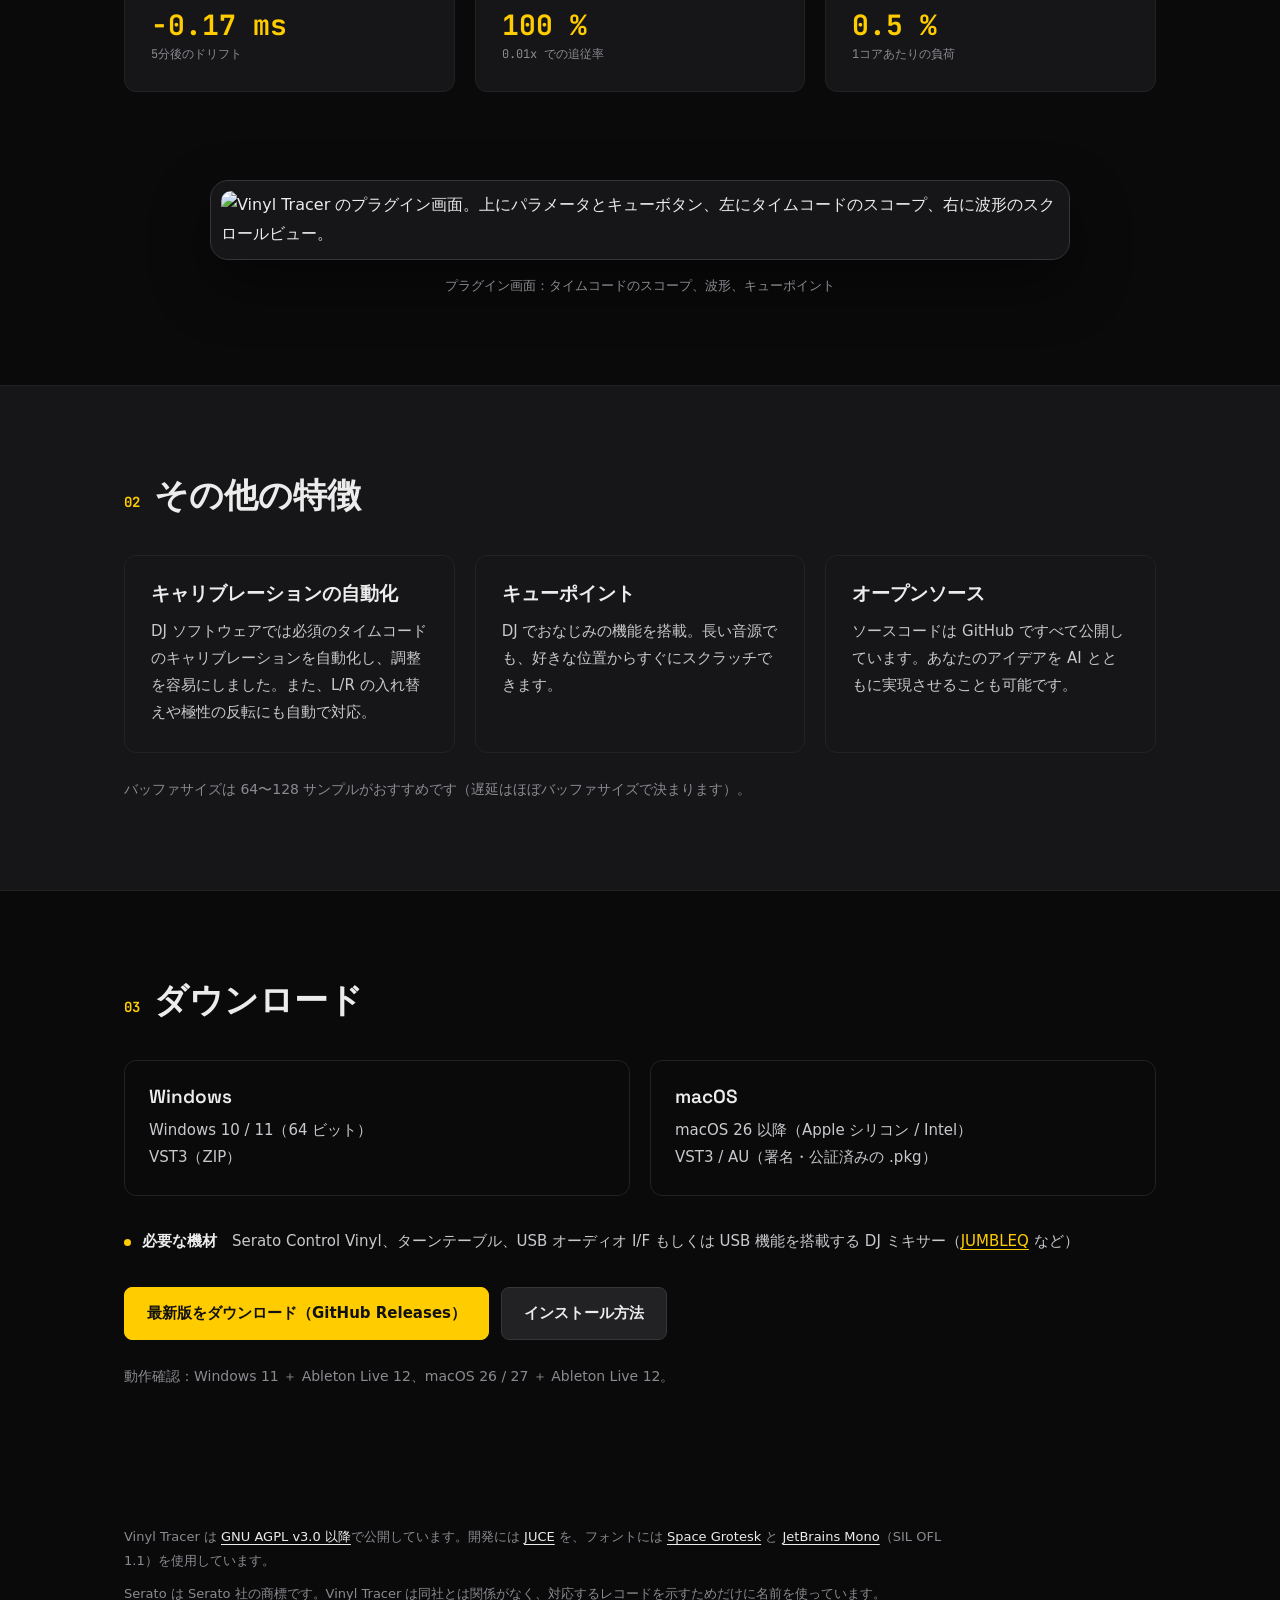
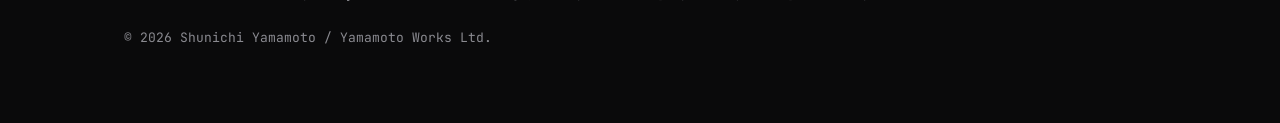
==== commit ca121f59: "紹介サイトのループ動画に YouTube へのリンクを付ける 動画全体をリンクにし、下に音声付きのフル版へのリンクを置く。どちらも別タブで開く。  Co-Authored-By: Claude Opu" ====
--- a/site/ja/index.html
+++ b/site/ja/index.html
@@ -60,11 +60,14 @@
 <section class="shot">
   <div class="wrap">
     <figure>
-      <video id="demo" autoplay muted loop playsinline preload="auto" poster="../assets/demo-poster.jpg" aria-label="Serato Control Vinyl でスクラッチし、Ableton Live 上の Vinyl Tracer がレコードに追従している様子。">
-        <source src="../assets/demo.webm" type="video/webm">
-        <source src="../assets/demo.mp4" type="video/mp4">
-      </video>
+      <a class="video-link" href="https://youtu.be/oCWPfKQkWZ8" target="_blank" rel="noopener" aria-label="YouTube でデモを見る（新しいタブで開きます）">
+        <video id="demo" autoplay muted loop playsinline preload="auto" poster="../assets/demo-poster.jpg" aria-label="Serato Control Vinyl でスクラッチし、Ableton Live 上の Vinyl Tracer がレコードに追従している様子。">
+          <source src="../assets/demo.webm" type="video/webm">
+          <source src="../assets/demo.mp4" type="video/mp4">
+        </video>
+      </a>
     </figure>
+    <p class="shot-caption"><a href="https://youtu.be/oCWPfKQkWZ8" target="_blank" rel="noopener">音声付きのフル版を YouTube で見る ↗</a></p>
   </div>
 </section>
 
--- a/site/style.css
+++ b/site/style.css
@@ -63,8 +63,11 @@
 .shot img, .shot video { display: block; width: 100%; height: auto; aspect-ratio: 16 / 9; border-radius: 10px; }
 .shot.ui-shot { padding: 0 0 88px; }
 .ui-shot img { aspect-ratio: auto; }
-.shot video { aspect-ratio: 1280 / 778; }
 .shot-caption { font-size: 13px; color: var(--dim); text-align: center; margin: 14px 0 0; }
+.video-link { display: block; border-radius: 10px; }
+.video-link video { transition: opacity .2s; }
+.video-link:hover video { opacity: .85; }
+.video-link:focus-visible { outline: 2px solid var(--accent); outline-offset: 4px; }
 
 /* Sections */
 .section { padding: 88px 0; }
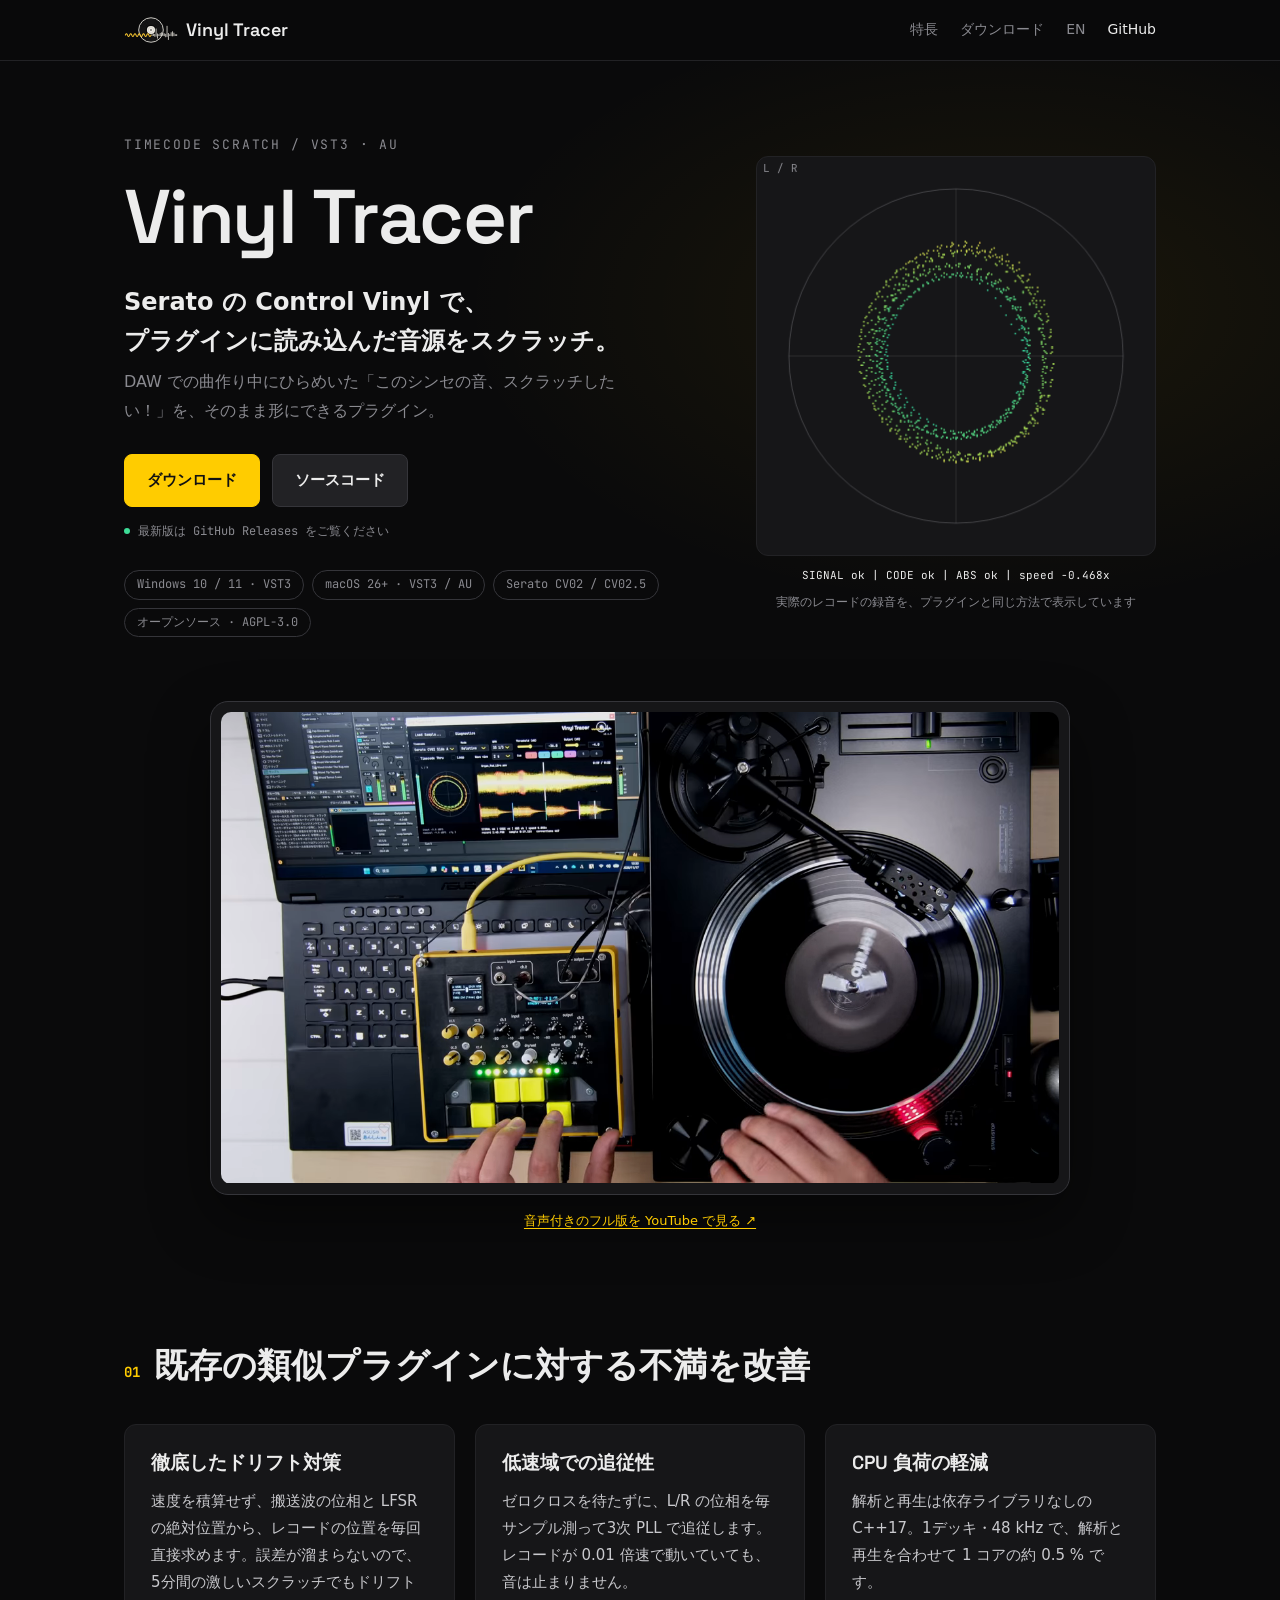
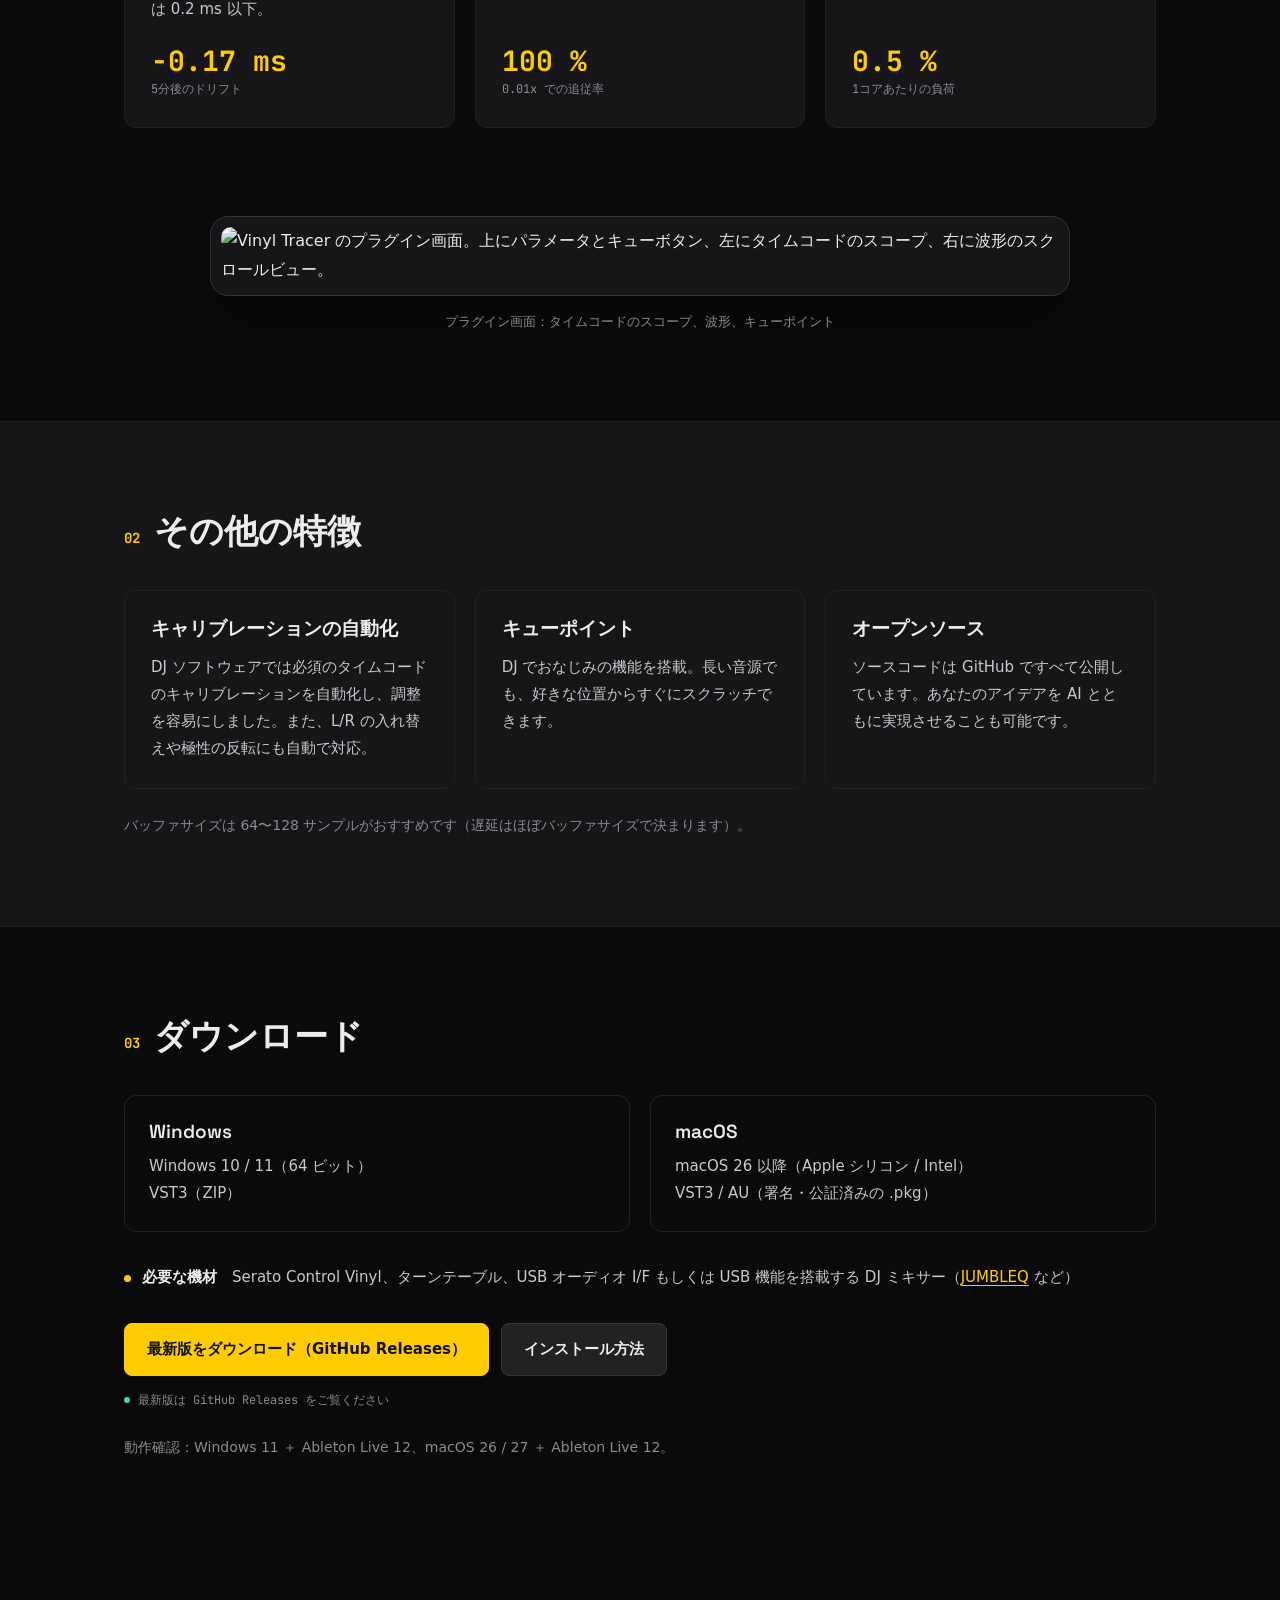
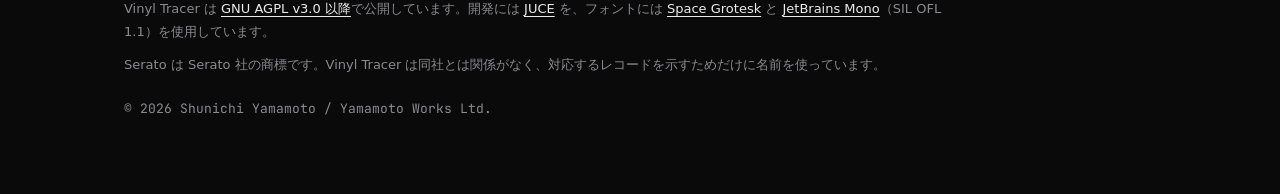
==== commit 1e36ac77: "紹介サイトに最新版のバージョンと公開日を表示する Pages のワークフローが公開前に GitHub Releases の最新版を取り、 tools/site_fill_release.py で英日の" ====
--- a/site/ja/index.html
+++ b/site/ja/index.html
@@ -42,6 +42,7 @@
         <a class="btn primary" href="https://github.com/yamamo2shun1/vinyl-tracer/releases/latest">ダウンロード</a>
         <a class="btn" href="https://github.com/yamamo2shun1/vinyl-tracer">ソースコード</a>
       </div>
+      <p class="release-line"><span class="release" data-release>最新版は GitHub Releases をご覧ください</span></p>
       <ul class="tags">
         <li>Windows 10 / 11 · VST3</li>
         <li>macOS 26+ · VST3 / AU</li>
@@ -142,6 +143,7 @@
       <a class="btn primary" href="https://github.com/yamamo2shun1/vinyl-tracer/releases/latest">最新版をダウンロード（GitHub Releases）</a>
       <a class="btn" href="https://github.com/yamamo2shun1/vinyl-tracer/blob/main/INSTALL_ja.md">インストール方法</a>
     </div>
+    <p class="release-line"><span class="release" data-release>最新版は GitHub Releases をご覧ください</span></p>
     <p class="note">動作確認：Windows 11 ＋ Ableton Live 12、macOS 26 / 27 ＋ Ableton Live 12。</p>
   </div>
 </section>
--- a/site/style.css
+++ b/site/style.css
@@ -45,6 +45,8 @@
 .lead { font-size: clamp(19px, 2.4vw, 24px); font-weight: 700; margin: 16px 0 8px; line-height: 1.6; }
 .sub { color: var(--dim); margin: 0 0 28px; }
 .cta { display: flex; flex-wrap: wrap; gap: 12px; }
+.release-line { position: relative; padding-left: 14px; margin: 14px 0 0; font-family: var(--mono); font-size: 12px; color: var(--dim); }
+.release-line::before { content: ""; position: absolute; left: 0; top: .6em; width: 6px; height: 6px; border-radius: 50%; background: var(--ok); }
 .btn { display: inline-block; padding: 12px 22px; border-radius: 8px; border: 1px solid var(--outline); background: var(--raised); color: var(--text); text-decoration: none; font-weight: 700; font-size: 15px; transition: border-color .15s, transform .15s; }
 .btn:hover { border-color: var(--dim); transform: translateY(-1px); }
 .btn.primary { background: var(--accent); border-color: var(--accent); color: #111; }
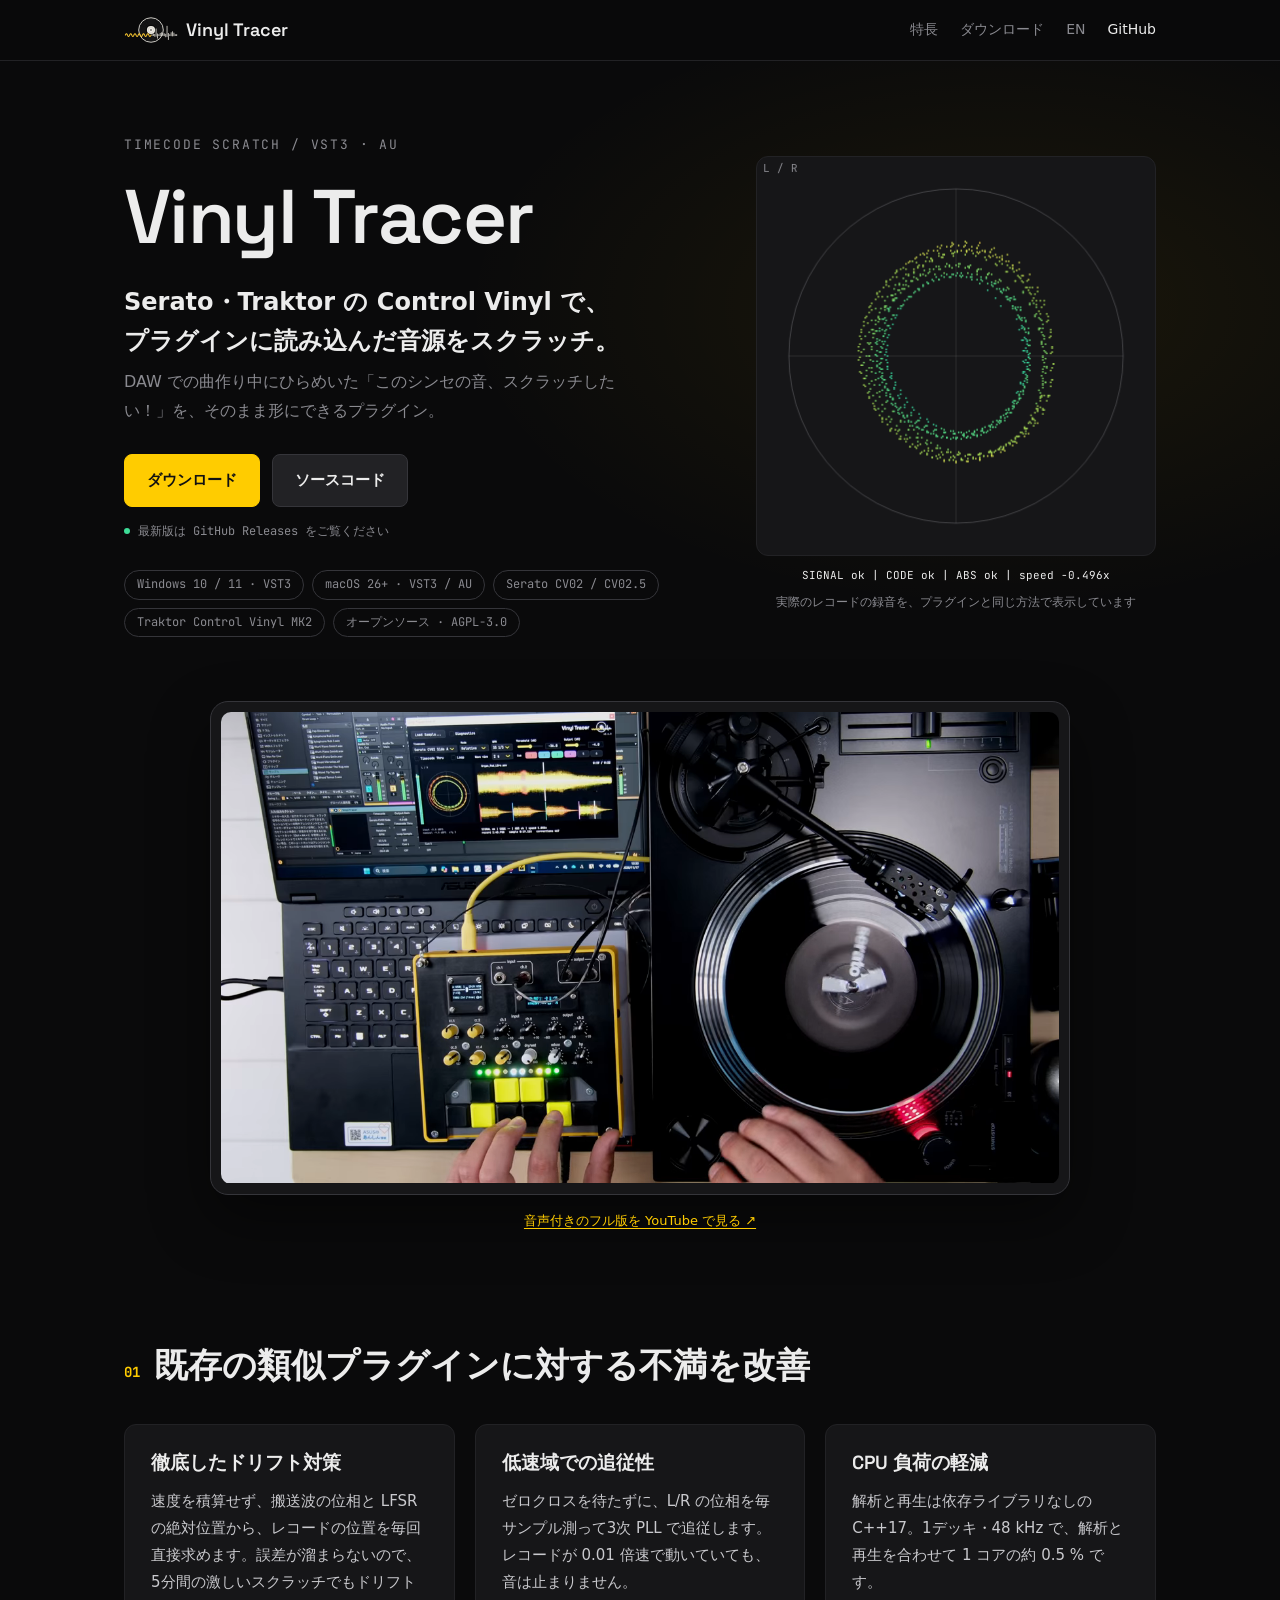
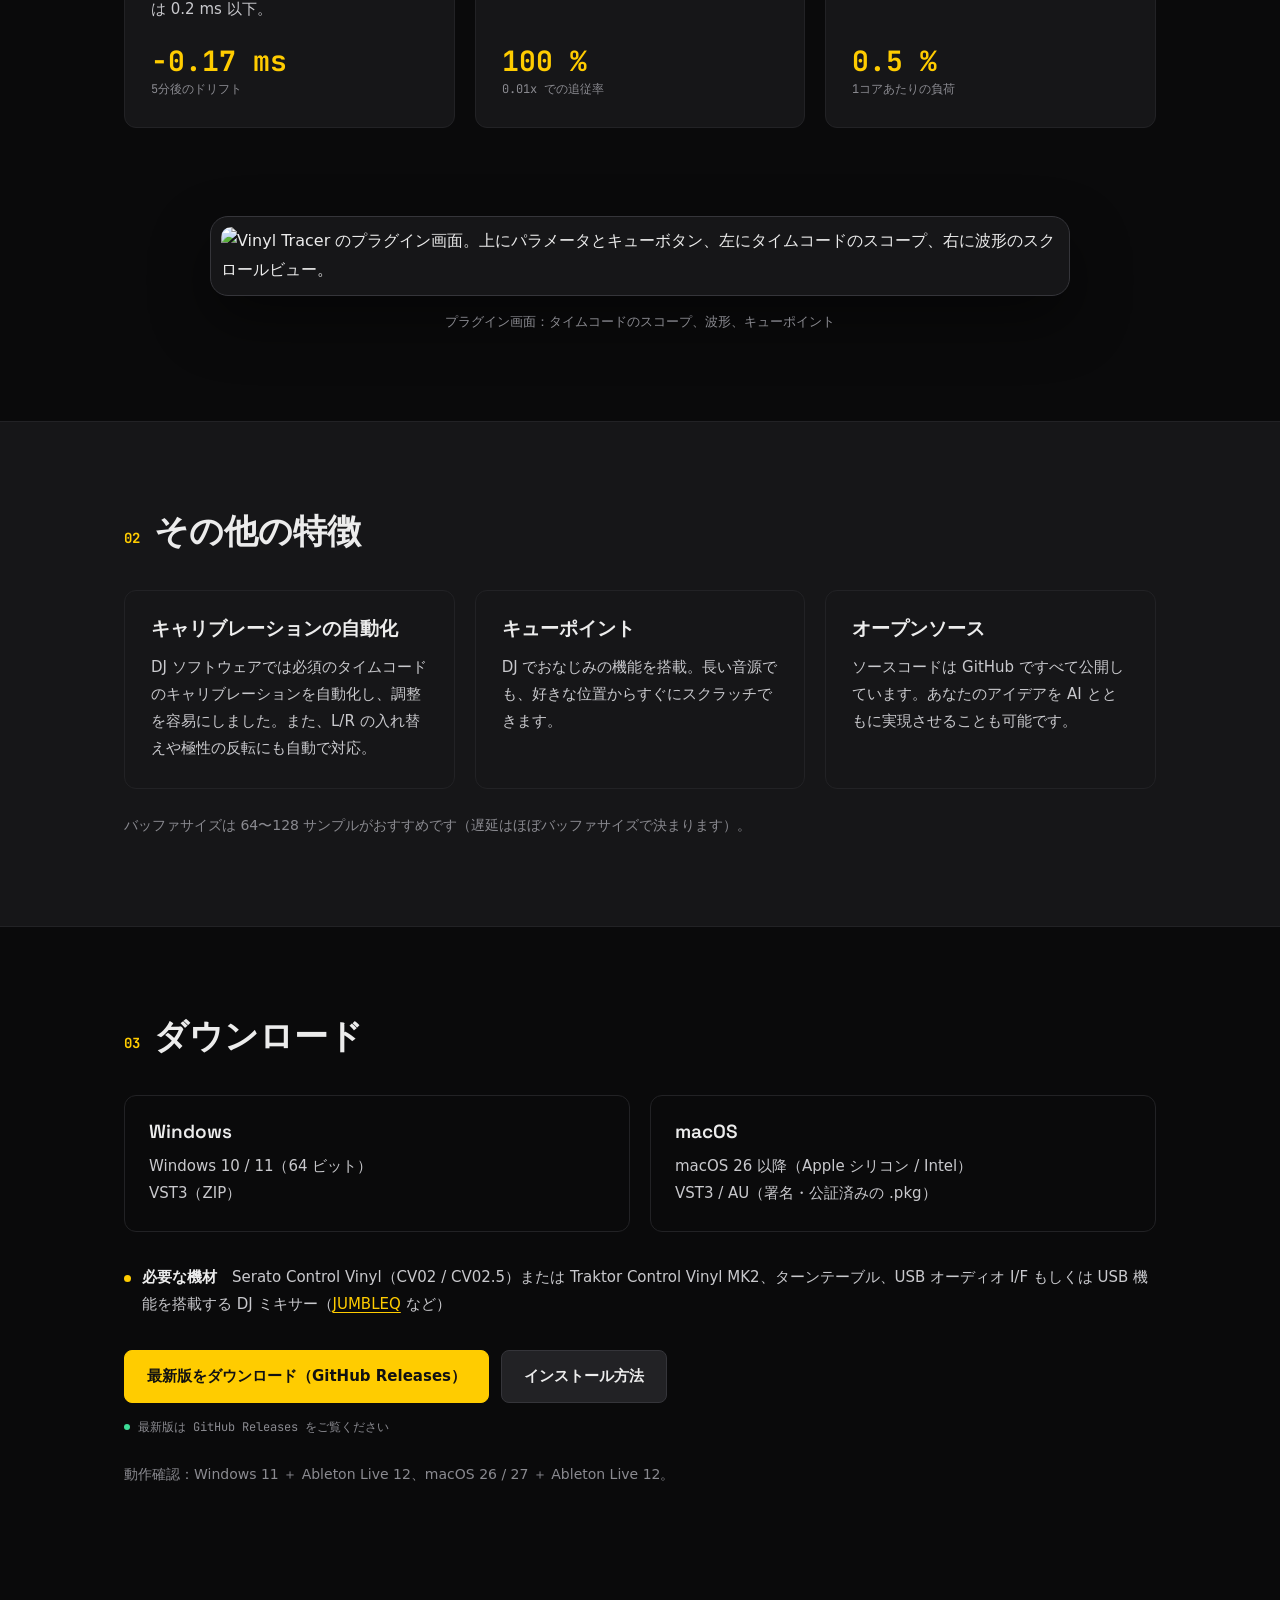
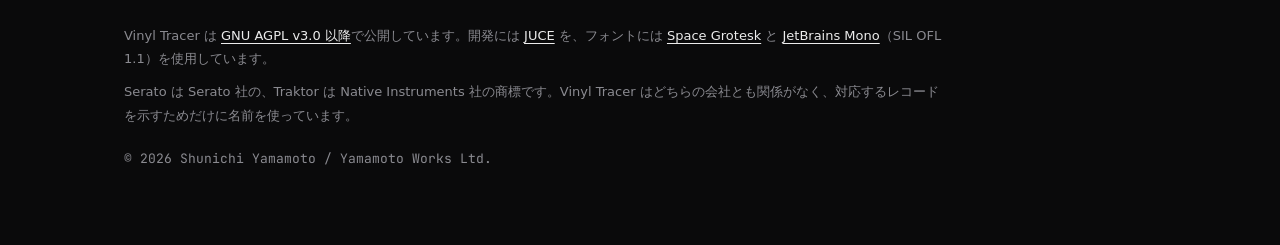
==== commit 11fe53d8: "サイトと README・INSTALL に Traktor Control Vinyl MK2 への対応を書く 見出し・タグ・必要な機材・商標の表記に Traktor を加える。 README には " ====
--- a/site/ja/index.html
+++ b/site/ja/index.html
@@ -4,9 +4,9 @@
 <meta charset="utf-8">
 <meta name="viewport" content="width=device-width, initial-scale=1">
 <title>Vinyl Tracer</title>
-<meta name="description" content="Serato の Control Vinyl（CV02 / CV02.5）で、プラグインに読み込んだ音源をスクラッチする VST3 / AU プラグイン。">
+<meta name="description" content="Serato の Control Vinyl（CV02 / CV02.5）や Traktor Control Vinyl MK2 で、プラグインに読み込んだ音源をスクラッチする VST3 / AU プラグイン。">
 <meta property="og:title" content="Vinyl Tracer">
-<meta property="og:description" content="Serato の Control Vinyl で、プラグインに読み込んだ音源をスクラッチ。VST3 / AU（Windows・macOS）。">
+<meta property="og:description" content="Serato・Traktor の Control Vinyl で、プラグインに読み込んだ音源をスクラッチ。VST3 / AU（Windows・macOS）。">
 <meta property="og:type" content="website">
 <meta name="theme-color" content="#0a0a0b">
 <link rel="icon" href="../assets/vinyl-tracer-favicon.svg" type="image/svg+xml">
@@ -36,7 +36,7 @@
     <div class="hero-text">
       <p class="eyebrow">TIMECODE SCRATCH / VST3 · AU</p>
       <h1>Vinyl Tracer</h1>
-      <p class="lead">Serato の Control Vinyl で、<br class="sp-hide">プラグインに読み込んだ音源をスクラッチ。</p>
+      <p class="lead">Serato・Traktor の Control Vinyl で、<br class="sp-hide">プラグインに読み込んだ音源をスクラッチ。</p>
       <p class="sub">DAW での曲作り中にひらめいた「このシンセの音、スクラッチしたい！」を、そのまま形にできるプラグイン。</p>
       <div class="cta">
         <a class="btn primary" href="https://github.com/yamamo2shun1/vinyl-tracer/releases/latest">ダウンロード</a>
@@ -47,6 +47,7 @@
         <li>Windows 10 / 11 · VST3</li>
         <li>macOS 26+ · VST3 / AU</li>
         <li>Serato CV02 / CV02.5</li>
+        <li>Traktor Control Vinyl MK2</li>
         <li>オープンソース · AGPL-3.0</li>
       </ul>
     </div>
@@ -138,7 +139,7 @@
         <p>macOS 26 以降（Apple シリコン / Intel）<br>VST3 / AU（署名・公証済みの .pkg）</p>
       </div>
     </div>
-    <p class="req"><b>必要な機材</b>　Serato Control Vinyl、ターンテーブル、USB オーディオ I/F もしくは USB 機能を搭載する DJ ミキサー（<a href="https://jumbleq.io/">JUMBLEQ</a> など）</p>
+    <p class="req"><b>必要な機材</b>　Serato Control Vinyl（CV02 / CV02.5）または Traktor Control Vinyl MK2、ターンテーブル、USB オーディオ I/F もしくは USB 機能を搭載する DJ ミキサー（<a href="https://jumbleq.io/">JUMBLEQ</a> など）</p>
     <div class="cta">
       <a class="btn primary" href="https://github.com/yamamo2shun1/vinyl-tracer/releases/latest">最新版をダウンロード（GitHub Releases）</a>
       <a class="btn" href="https://github.com/yamamo2shun1/vinyl-tracer/blob/main/INSTALL_ja.md">インストール方法</a>
@@ -153,7 +154,7 @@
 <footer class="footer">
   <div class="wrap">
     <p>Vinyl Tracer は <a href="https://github.com/yamamo2shun1/vinyl-tracer/blob/main/LICENSE.md">GNU AGPL v3.0 以降</a>で公開しています。開発には <a href="https://juce.com/">JUCE</a> を、フォントには <a href="https://github.com/floriankarsten/space-grotesk">Space Grotesk</a> と <a href="https://github.com/JetBrains/JetBrainsMono">JetBrains Mono</a>（SIL OFL 1.1）を使用しています。</p>
-    <p>Serato は Serato 社の商標です。Vinyl Tracer は同社とは関係がなく、対応するレコードを示すためだけに名前を使っています。</p>
+    <p>Serato は Serato 社の、Traktor は Native Instruments 社の商標です。Vinyl Tracer はどちらの会社とも関係がなく、対応するレコードを示すためだけに名前を使っています。</p>
     <p class="copy">© 2026 Shunichi Yamamoto / Yamamoto Works Ltd.</p>
   </div>
 </footer>
